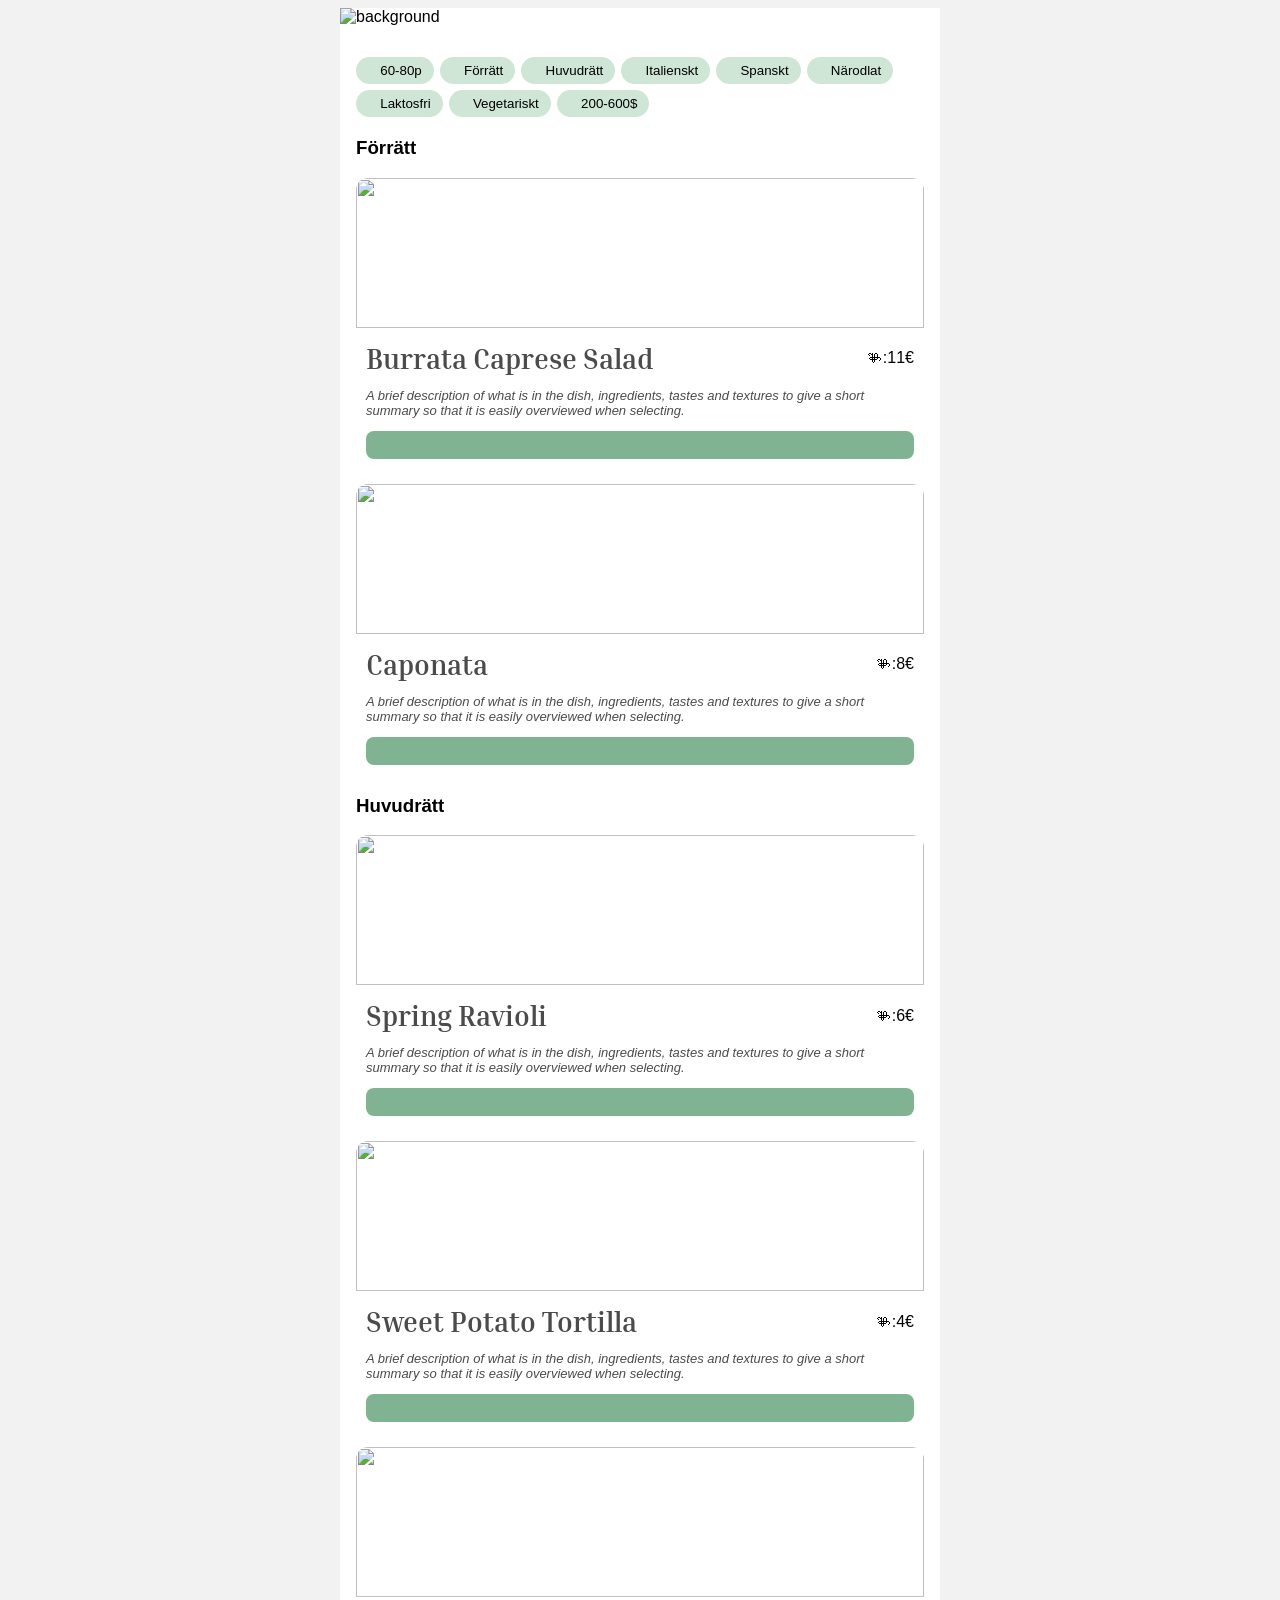
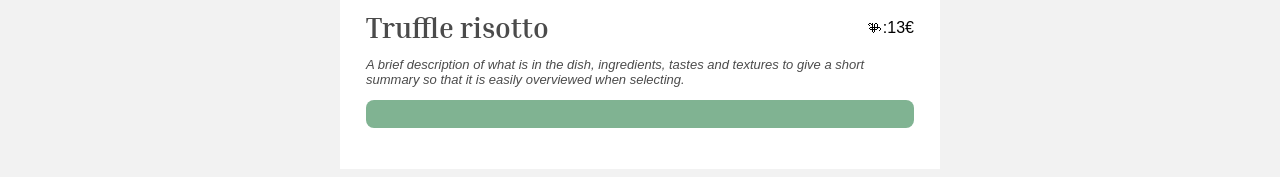
==== search-results.html @ 63607ebc "changes name assets file" ====
<!DOCTYPE html>
<html lang="sv">

<head>
    <meta charset="UTF-8">
    <meta name="viewport" content="width=device-width, initial-scale=1.0">
    <title>Food List</title>
    <link rel="stylesheet" href="style.css">
    <link href="https://fonts.googleapis.com/css2?family=Pinyon+Script&display=swap" rel="stylesheet">
    <link href="https://fonts.googleapis.com/css2?family=Inria+Serif&display=swap" rel="stylesheet">
</head>

<body class="body">

    <div class="container">

        <div class="background-title">
            <img src="assetss/Rectangle 33_edited.png" alt="background">
            <h2 class="title">The Golden Plate</h2>
        </div>

        <div class="filter">

            <!-- Filter tags -->
            <div class="filters">
                <button class="tag active selected-tag">
                    <img src="assets/Icon-close.png" class="close-icon">60-80p
                </button>

                <button class="tag active selected-tag">
                    <img src="assets/Icon-close.png" class="close-icon">Förrätt
                </button>

                <button class="tag active selected-tag">
                    <img src="assets/Icon-close.png" class="close-icon">Huvudrätt
                </button>
                <button class="tag active selected-tag">
                    <img src="assets/Icon-close.png" class="close-icon">Italienskt
                </button>

                <button class="tag active selected-tag">
                    <img src="assets/Icon-close.png" class="close-icon">Spanskt
                </button>

                <button class="tag active selected-tag">
                    <img src="assets/Icon-close.png" class="close-icon">Närodlat
                </button>
                <button class="tag active selected-tag">
                    <img src="assets/Icon-close.png" class="close-icon">Laktosfri
                </button>

                <button class="tag active selected-tag">
                    <img src="assets/Icon-close.png" class="close-icon">Vegetariskt
                </button>

                <button class="tag active selected-tag">
                    <img src="assets/Icon-close.png" class="close-icon">200-600$
                </button>
            </div>

            <h3>Förrätt</h3>

            <div class="card">
                <img src="assets/image 31.png" alt="">
                <div class="card-body">
                    <div class="title-price">
                        <h4>Burrata Caprese Salad</h4>
                        <span>⅌:11€</span>
                    </div>
                    <p>A brief description of what is in the dish, ingredients, tastes and textures to give a short
                        summary so that it is easily overviewed when selecting.</p>
                    <div class="actions">
                        <button></button>
                        <button></button>
                        <button></button>
                    </div>
                </div>
            </div>

            <div class="card">
                <img src="assets/image 32.png" alt="">
                <div class="card-body">
                    <div class="title-price">
                        <h4>Caponata</h4>
                        <span>⅌:8€</span>
                    </div>
                    <p>A brief description of what is in the dish, ingredients, tastes and textures to give a short
                        summary so that it is easily overviewed when selecting.</p>
                    <div class="actions">
                        <button></button>
                        <button></button>
                        <button></button>
                    </div>
                </div>
            </div>

            <h3>Huvudrätt</h3>

            <div class="card">
                <img src="assets/image 33.png" alt="">
                <div class="card-body">
                    <div class="title-price">
                        <h4>Spring Ravioli</h4>
                        <span>⅌:6€</span>
                    </div>
                    <p>A brief description of what is in the dish, ingredients, tastes and textures to give a short
                        summary so that it is easily overviewed when selecting.</p>
                    <div class="actions">
                        <button></button>
                        <button></button>
                        <button></button>
                    </div>
                </div>
            </div>

            <div class="card">
                <img src="assets/image 34.png" alt="">
                <div class="card-body">
                    <div class="title-price">
                        <h4>Sweet Potato Tortilla</h4>
                        <span>⅌:4€</span>
                    </div>
                    <p>A brief description of what is in the dish, ingredients, tastes and textures to give a short
                        summary so that it is easily overviewed when selecting.</p>
                    <div class="actions">
                        <button></button>
                        <button></button>
                        <button></button>
                    </div>
                </div>
            </div>

            <div class="card">
                <img src="assets/image 35.png" alt="">
                <div class="card-body">
                    <div class="title-price">
                        <h4>Truffle risotto</h4>
                        <span>⅌:13€</span>
                    </div>
                    <p>A brief description of what is in the dish, ingredients, tastes and textures to give a short
                        summary so that it is easily overviewed when selecting.</p>
                    <div class="actions">
                        <button></button>
                        <button></button>
                        <button></button>
                    </div>
                </div>
            </div>

        </div>
    </div>

    <script src="script.js"></script>
</body>

</html>
---- style.css ----
body {
    font-family: Inter, sans-serif;
    background: #f5f5f5;
}

.container {
    max-width: 600px;
    margin: auto;
    background: white;
}

.filter {
    padding: 1rem;
}

.background-title {
    position: relative;
    width: 100%;
    overflow: hidden;
}

.background-title img {
    width: 100%;
    height: auto;
    display: block;
}


.title {
    position: absolute;
    top: 50%;
    left: 50%;
    transform: translate(-50%, -50%);
    margin: 0;
    color: white;
    text-align: center;
    font-family: 'Pinyon Script', cursive;
    font-size: 2.5rem;
}

.search {
    width: 100%;
    padding: 8px;
    box-sizing: border-box;
    margin-bottom: 3rem;
    border: 1px solid #ccc;
}

.divider {
    border-top: 1px solid rgba(149, 149, 149, 1);
    height: 0;
    margin: 2rem 0;
}


.section {
    margin-bottom: 20px;
}

.tags {
    display: flex;
    flex-wrap: wrap;
    gap: 8px;
}

.tag {
    display: inline-flex;
    align-items: center;
    gap: 0.25rem;
    padding: 6px 12px;
    border-radius: 20px;
    border: 1px solid #aaa;
    background: white;
    cursor: pointer;
}

.selected-tag {
    display: inline-flex;
    align-items: center;
    gap: 0.35rem;
    cursor: pointer;
}

.close-icon {
    width: 0.5em;
    height: 0.5em;
    object-fit: contain;
}

.tag.active {
    background: #cfe5d6;
    border: none;
}

.section-content.hidden {
    display: none;
}

.tag.active:not(.selected-tag)::after {
    content: "";
    width: 12px;
    height: 12px;
    display: inline-block;
    background-image: url("assets/check.png");
    background-size: contain;
    background-repeat: no-repeat;
    background-position: center;
}

.search-fnt {
    width: 100%;
    text-align: center;
    padding-left: 0;
    padding-top: 1rem;
    padding-right: 0;
    padding-bottom: 1rem;
    border: none;
    background: #EFF9F1;
    margin: 0;
    cursor: pointer;

    box-shadow: 0 -4px 15px 0 rgba(0, 0, 0, 0.25);
}

.search-btn {

    border-radius: 20px;
    background: #CAE4D0;
    box-shadow: 0 -4px 4px 0 rgba(0, 0, 0, 0.25) inset;

    color: #333;
    padding: 0.5rem 6rem;

    border: 1px solid rgba(0, 0, 0, 0.1);
    text-align: center;
    font-weight: 500;
    letter-spacing: 1px;
    cursor: pointer;

    transition: all 0.3s ease;
}

.toggle-icon {
    cursor: pointer;
    transition: transform 0.3s ease;
}

.toggle-icon.rotated {
    transform: rotate(180deg);
}

.tags.hidden {
    display: none;
}

.selected-tags {
    display: none;
    flex-wrap: wrap;
    gap: 8px;
    margin-top: 0.5rem;
}



.selected-tags.show {
    display: flex;
}

/* Search Results */

.body {
    font-family: Arial, sans-serif;
    background: #f2f2f2;
}

.app {
    max-width: 600px;
    margin: auto;
    background: white;
    padding: 20px;
}

.header {
    text-align: center;
}

.filter-header {
    display: flex;
    align-items: center;
    gap: 0.5rem;
    margin-bottom: 1rem;
}

.filter-header h4 {
    font-family: Inter, sans-serif;
}

.filter-header img {
    width: 0.75em;
    height: auto;
    display: block;
}

.filter-header h4 {
    margin: 0;
}

.filters {
    display: flex;
    flex-wrap: wrap;
    gap: 6px;
    margin: 15px 0;
}

.tag2 {
    padding: 6px 10px;
    border-radius: 15px;
    background: #cfe5d6;
    border: none;
    cursor: pointer;
}

.tag2.active {
    background: #cfe5d6;
    border: none;
}

h3 {
    margin-top: 20px;
}

h4 {
    font-family: 'Inria Serif', serif;
}

.card {
    background: white;
    border-radius: 12px;
    overflow: hidden;
    margin-bottom: 15px;
    cursor: pointer;
}

.card img {
    width: 100%;
    height: 150px;
    object-fit: cover;
}

.card p {
    font-style: italic;
    font-size: small;
    font-weight: 400;
    color: #4B4B4B;
    line-height: normal;
}

.card-body {
    padding: 10px;
}

.title-price {
    display: flex;
    justify-content: space-between;
    align-items: center;
}

.title-price h4 {
    margin: 0;
    color: #4B4B4B;
    font-family: "Inria Serif";
    font-size: 27.5px;
    font-style: normal;
    font-weight: 700;
    line-height: normal;
}

.actions {
    display: flex;
    justify-content: space-around;
    margin-top: 10px;
    background-color: #80B392;
    padding: 8px;
    border-radius: 8px;
}

.actions button {
    border: none;
    color: white;
    padding: 6px 10px;
    border-radius: 8px;
    cursor: pointer;
    background: transparent;
}

.extra-info {
    margin-top: 10px;
    background: #f5efe3;
    border: 1px solid #e2d7c8;
    border-radius: 4px;
    padding: 14px 18px;
    font-size: 0.9rem;
    color: #333;
}

.extra-info-content {
    display: flex;
    justify-content: space-between;
    gap: 30px;
    align-items: flex-start;
}

.ingredients-column,
.nutrition-column {
    width: 50%;
}

.ingredients-column ul {
    margin: 0;
    padding-left: 18px;
}

.ingredients-column li {
    margin-bottom: 6px;
}

.nutrition-column {
    border-left: 1px solid #8f8f8f;
    padding-left: 18px;
}

.nutrition-row {
    display: flex;
    justify-content: space-between;
    gap: 16px;
    margin-bottom: 6px;
}

.nutrition-row span:first-child {
    min-width: 80px;
}
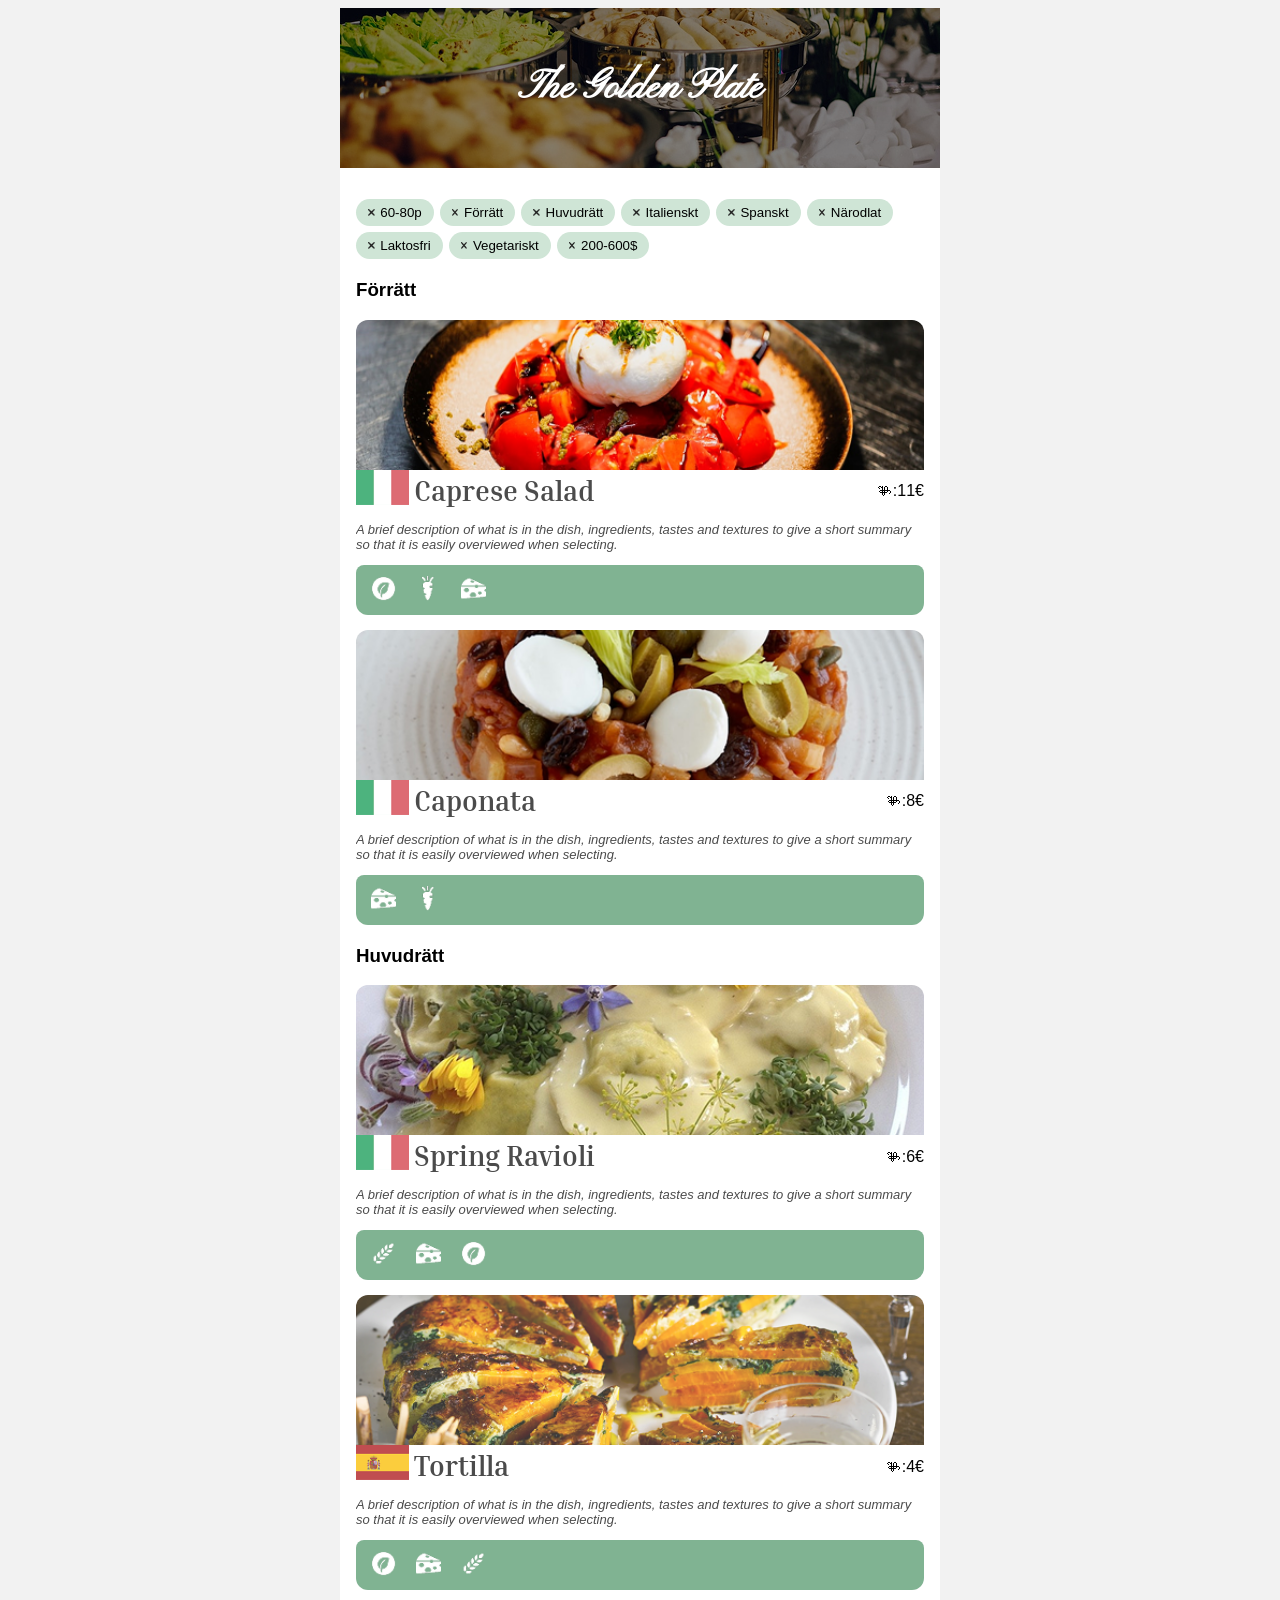
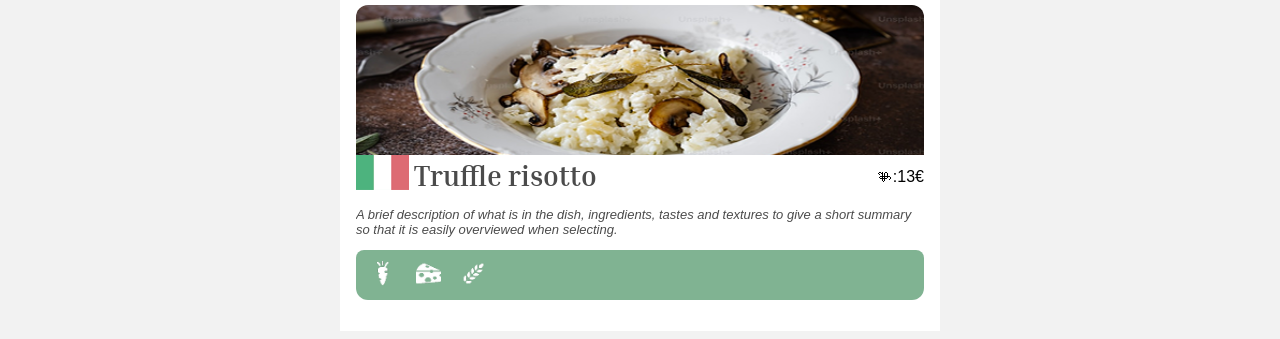
==== commit 40403210: "set up the flags and the action icons" ====
--- a/search-results.html
+++ b/search-results.html
@@ -15,7 +15,7 @@
     <div class="container">
 
         <div class="background-title">
-            <img src="assetss/Rectangle 33_edited.png" alt="background">
+            <img src="assets/Rectangle 33_edited.png" alt="background">
             <h2 class="title">The Golden Plate</h2>
         </div>
 
@@ -64,15 +64,19 @@
                 <img src="assets/image 31.png" alt="">
                 <div class="card-body">
                     <div class="title-price">
-                        <h4>Burrata Caprese Salad</h4>
+                        <h4 class="dish-title">
+                            <img src="assets/flagga.png" alt="icon" class="flag-icon"
+                                style="height: 35px; width: auto;">
+                            <span class="text">Caprese Salad</span>
+                        </h4>
                         <span>⅌:11€</span>
                     </div>
                     <p>A brief description of what is in the dish, ingredients, tastes and textures to give a short
                         summary so that it is easily overviewed when selecting.</p>
                     <div class="actions">
-                        <button></button>
-                        <button></button>
-                        <button></button>
+                        <button><img src="assets/image 40.png" alt="icon" style="height: 25px; width: auto;"></button>
+                        <button><img src="assets/Carrot.png" alt="icon" style="height: 25px; width: auto;"></button>
+                        <button><img src="assets/image 39.png" alt="icon" style="height: 25px; width: auto;"></button>
                     </div>
                 </div>
             </div>
@@ -81,15 +85,18 @@
                 <img src="assets/image 32.png" alt="">
                 <div class="card-body">
                     <div class="title-price">
-                        <h4>Caponata</h4>
+                        <h4 class="dish-title">
+                            <img src="assets/flagga.png" alt="icon" class="flag-icon"
+                                style="height: 35px; width: auto;">
+                            <span class="text">Caponata</span>
+                        </h4>
                         <span>⅌:8€</span>
                     </div>
                     <p>A brief description of what is in the dish, ingredients, tastes and textures to give a short
                         summary so that it is easily overviewed when selecting.</p>
                     <div class="actions">
-                        <button></button>
-                        <button></button>
-                        <button></button>
+                        <button><img src="assets/image 39.png" alt="icon" style="height: 25px; width: auto;"></button>
+                        <button><img src="assets/Carrot.png" alt="icon" style="height: 25px; width: auto;"></button>
                     </div>
                 </div>
             </div>
@@ -100,15 +107,19 @@
                 <img src="assets/image 33.png" alt="">
                 <div class="card-body">
                     <div class="title-price">
-                        <h4>Spring Ravioli</h4>
+                        <h4 class="dish-title">
+                            <img src="assets/flagga.png" alt="icon" class="flag-icon"
+                                style="height: 35px; width: auto;">
+                            <span class="text"> Spring Ravioli </span>
+                        </h4>
                         <span>⅌:6€</span>
                     </div>
                     <p>A brief description of what is in the dish, ingredients, tastes and textures to give a short
                         summary so that it is easily overviewed when selecting.</p>
                     <div class="actions">
-                        <button></button>
-                        <button></button>
-                        <button></button>
+                        <button><img src="assets/image 36.png" alt="icon" style="height: 25px; width: auto;"></button>
+                        <button><img src="assets/image 39.png" alt="icon" style="height: 25px; width: auto;"></button>
+                        <button><img src="assets/image 40.png" alt="icon" style="height: 25px; width: auto;"></button>
                     </div>
                 </div>
             </div>
@@ -117,15 +128,19 @@
                 <img src="assets/image 34.png" alt="">
                 <div class="card-body">
                     <div class="title-price">
-                        <h4>Sweet Potato Tortilla</h4>
+                        <h4 class="dish-title">
+                            <img src="assets/flagga4.png" alt="icon" class="flag-icon"
+                                style="height: 35px; width: auto;">
+                            <span class="text">Tortilla</span>
+                        </h4>
                         <span>⅌:4€</span>
                     </div>
                     <p>A brief description of what is in the dish, ingredients, tastes and textures to give a short
                         summary so that it is easily overviewed when selecting.</p>
                     <div class="actions">
-                        <button></button>
-                        <button></button>
-                        <button></button>
+                        <button><img src="assets/image 40.png" alt="icon" style="height: 25px; width: auto;"></button>
+                        <button><img src="assets/image 39.png" alt="icon" style="height: 25px; width: auto;"></button>
+                        <button><img src="assets/image 36.png" alt="icon" style="height: 25px; width: auto;"></button>
                     </div>
                 </div>
             </div>
@@ -134,15 +149,19 @@
                 <img src="assets/image 35.png" alt="">
                 <div class="card-body">
                     <div class="title-price">
-                        <h4>Truffle risotto</h4>
+                        <h4 class="dish-title">
+                            <img src="assets/flagga.png" alt="icon" class="flag-icon"
+                                style="height: 35px; width: auto;">
+                            <span class="text"> Truffle risotto </span>
+                        </h4>
                         <span>⅌:13€</span>
                     </div>
                     <p>A brief description of what is in the dish, ingredients, tastes and textures to give a short
                         summary so that it is easily overviewed when selecting.</p>
                     <div class="actions">
-                        <button></button>
-                        <button></button>
-                        <button></button>
+                        <button><img src="assets/Carrot.png" alt="icon" style="height: 25px; width: auto;"></button>
+                        <button><img src="assets/image 39.png" alt="icon" style="height: 25px; width: auto;"></button>
+                        <button><img src="assets/image 36.png" alt="icon" style="height: 25px; width: auto;"></button>
                     </div>
                 </div>
             </div>
--- a/style.css
+++ b/style.css
@@ -256,7 +256,7 @@
 }
 
 .card-body {
-    padding: 10px;
+    padding: 0px;
 }
 
 .title-price {
@@ -275,12 +275,33 @@
     line-height: normal;
 }
 
+.card-footer {
+    display: flex;
+    align-items: center;
+    justify-content: space-between;
+    margin-top: 10px;
+    width: 100%;
+}
+
+.dish-title {
+    display: flex;
+    align-items: flex-start;
+    margin: 0;
+    gap: 5px;
+}
+
+.flag-icon {
+    display: block;
+    transform: translateY(-4px);
+    margin: 0;
+}
+
 .actions {
     display: flex;
-    justify-content: space-around;
+    justify-content: flex-start;
     margin-top: 10px;
     background-color: #80B392;
-    padding: 8px;
+    padding: 5px;
     border-radius: 8px;
 }
 
@@ -291,6 +312,12 @@
     border-radius: 8px;
     cursor: pointer;
     background: transparent;
+}
+
+.info-icon {
+    height: 30px;
+    width: auto;
+    margin-right: 5px;
 }
 
 .extra-info {
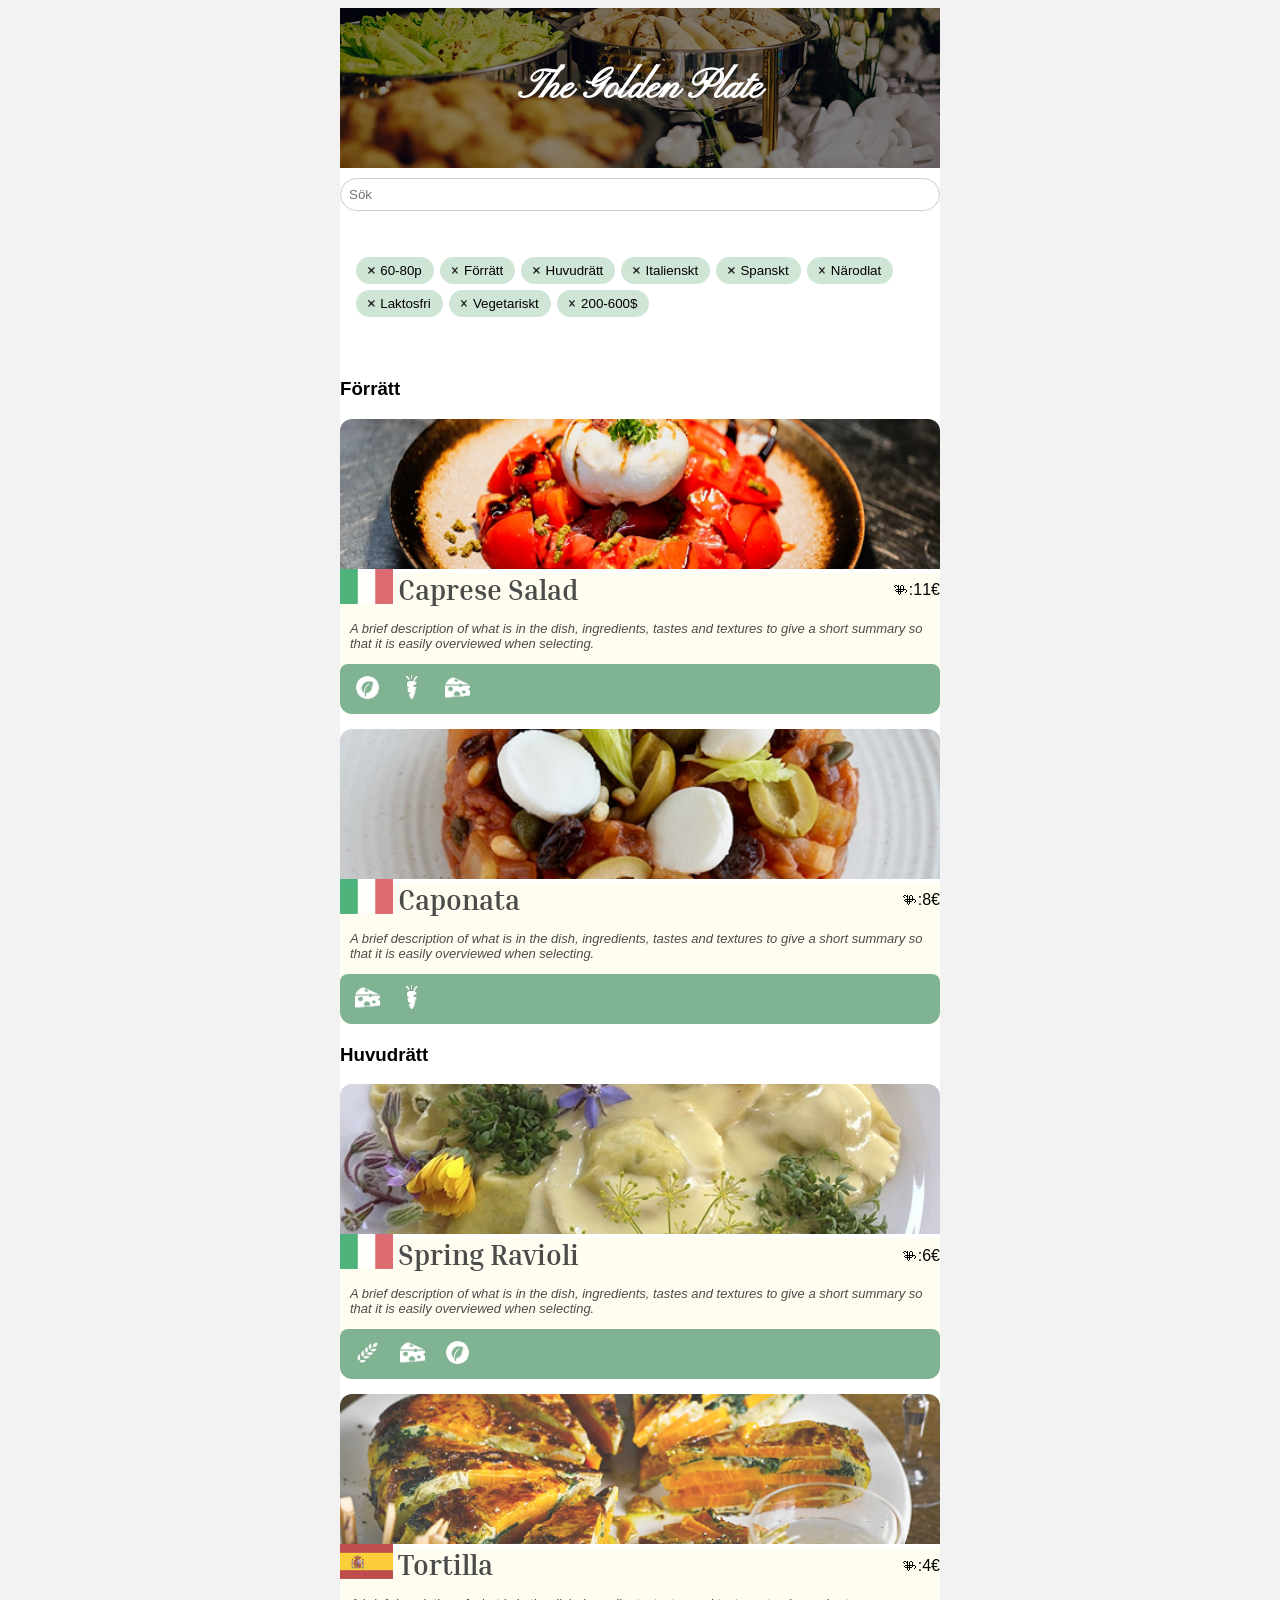
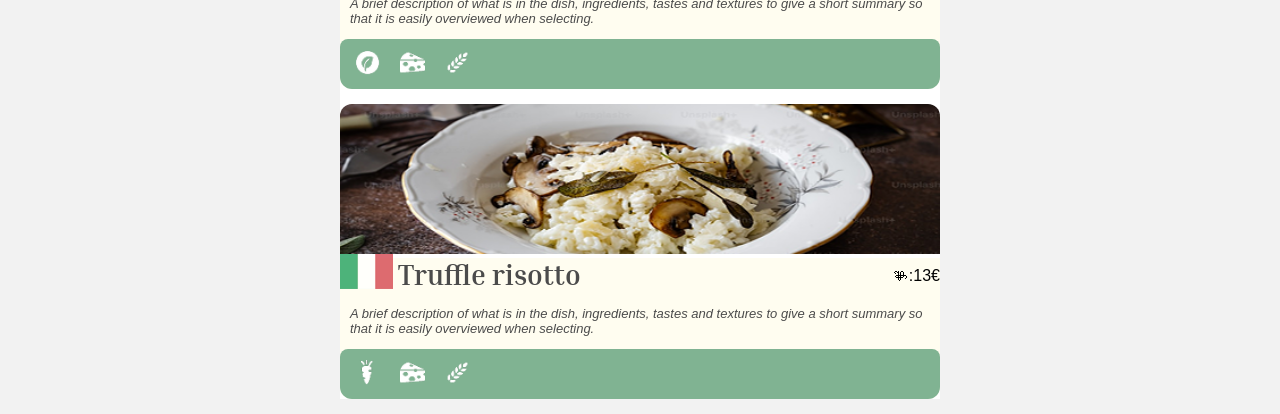
==== commit 2a816236: "fixed search bar and tags" ====
--- a/search-results.html
+++ b/search-results.html
@@ -18,155 +18,154 @@
             <img src="assets/Rectangle 33_edited.png" alt="background">
             <h2 class="title">The Golden Plate</h2>
         </div>
+        <div class="sticky-header">
+            <input type="text" placeholder="Sök" class="search">
 
-        <div class="filter">
+            <div class="filter">
 
-            <!-- Filter tags -->
-            <div class="filters">
-                <button class="tag active selected-tag">
-                    <img src="assets/Icon-close.png" class="close-icon">60-80p
-                </button>
+                <!-- Filter tags -->
+                <div class="filters">
+                    <button class="tag active selected-tag">
+                        <img src="assets/Icon-close.png" class="close-icon">60-80p
+                    </button>
 
-                <button class="tag active selected-tag">
-                    <img src="assets/Icon-close.png" class="close-icon">Förrätt
-                </button>
+                    <button class="tag active selected-tag">
+                        <img src="assets/Icon-close.png" class="close-icon">Förrätt
+                    </button>
 
-                <button class="tag active selected-tag">
-                    <img src="assets/Icon-close.png" class="close-icon">Huvudrätt
-                </button>
-                <button class="tag active selected-tag">
-                    <img src="assets/Icon-close.png" class="close-icon">Italienskt
-                </button>
+                    <button class="tag active selected-tag">
+                        <img src="assets/Icon-close.png" class="close-icon">Huvudrätt
+                    </button>
+                    <button class="tag active selected-tag">
+                        <img src="assets/Icon-close.png" class="close-icon">Italienskt
+                    </button>
 
-                <button class="tag active selected-tag">
-                    <img src="assets/Icon-close.png" class="close-icon">Spanskt
-                </button>
+                    <button class="tag active selected-tag">
+                        <img src="assets/Icon-close.png" class="close-icon">Spanskt
+                    </button>
 
-                <button class="tag active selected-tag">
-                    <img src="assets/Icon-close.png" class="close-icon">Närodlat
-                </button>
-                <button class="tag active selected-tag">
-                    <img src="assets/Icon-close.png" class="close-icon">Laktosfri
-                </button>
+                    <button class="tag active selected-tag">
+                        <img src="assets/Icon-close.png" class="close-icon">Närodlat
+                    </button>
+                    <button class="tag active selected-tag">
+                        <img src="assets/Icon-close.png" class="close-icon">Laktosfri
+                    </button>
 
-                <button class="tag active selected-tag">
-                    <img src="assets/Icon-close.png" class="close-icon">Vegetariskt
-                </button>
+                    <button class="tag active selected-tag">
+                        <img src="assets/Icon-close.png" class="close-icon">Vegetariskt
+                    </button>
 
-                <button class="tag active selected-tag">
-                    <img src="assets/Icon-close.png" class="close-icon">200-600$
-                </button>
-            </div>
-
-            <h3>Förrätt</h3>
-
-            <div class="card">
-                <img src="assets/image 31.png" alt="">
-                <div class="card-body">
-                    <div class="title-price">
-                        <h4 class="dish-title">
-                            <img src="assets/flagga.png" alt="icon" class="flag-icon"
-                                style="height: 35px; width: auto;">
-                            <span class="text">Caprese Salad</span>
-                        </h4>
-                        <span>⅌:11€</span>
-                    </div>
-                    <p>A brief description of what is in the dish, ingredients, tastes and textures to give a short
-                        summary so that it is easily overviewed when selecting.</p>
-                    <div class="actions">
-                        <button><img src="assets/image 40.png" alt="icon" style="height: 25px; width: auto;"></button>
-                        <button><img src="assets/Carrot.png" alt="icon" style="height: 25px; width: auto;"></button>
-                        <button><img src="assets/image 39.png" alt="icon" style="height: 25px; width: auto;"></button>
-                    </div>
+                    <button class="tag active selected-tag">
+                        <img src="assets/Icon-close.png" class="close-icon">200-600$
+                    </button>
                 </div>
             </div>
+        </div>
 
-            <div class="card">
-                <img src="assets/image 32.png" alt="">
-                <div class="card-body">
-                    <div class="title-price">
-                        <h4 class="dish-title">
-                            <img src="assets/flagga.png" alt="icon" class="flag-icon"
-                                style="height: 35px; width: auto;">
-                            <span class="text">Caponata</span>
-                        </h4>
-                        <span>⅌:8€</span>
-                    </div>
-                    <p>A brief description of what is in the dish, ingredients, tastes and textures to give a short
-                        summary so that it is easily overviewed when selecting.</p>
-                    <div class="actions">
-                        <button><img src="assets/image 39.png" alt="icon" style="height: 25px; width: auto;"></button>
-                        <button><img src="assets/Carrot.png" alt="icon" style="height: 25px; width: auto;"></button>
-                    </div>
+        <h3>Förrätt</h3>
+
+        <div class="card">
+            <img src="assets/image 31.png" alt="">
+            <div class="card-body">
+                <div class="title-price">
+                    <h4 class="dish-title">
+                        <img src="assets/flagga.png" alt="icon" class="flag-icon" style="height: 35px; width: auto;">
+                        <span class="text">Caprese Salad</span>
+                    </h4>
+                    <span>⅌:11€</span>
+                </div>
+                <p>A brief description of what is in the dish, ingredients, tastes and textures to give a short
+                    summary so that it is easily overviewed when selecting.</p>
+                <div class="actions">
+                    <button><img src="assets/image 40.png" alt="icon" style="height: 25px; width: auto;"></button>
+                    <button><img src="assets/Carrot.png" alt="icon" style="height: 25px; width: auto;"></button>
+                    <button><img src="assets/image 39.png" alt="icon" style="height: 25px; width: auto;"></button>
                 </div>
             </div>
+        </div>
 
-            <h3>Huvudrätt</h3>
-
-            <div class="card">
-                <img src="assets/image 33.png" alt="">
-                <div class="card-body">
-                    <div class="title-price">
-                        <h4 class="dish-title">
-                            <img src="assets/flagga.png" alt="icon" class="flag-icon"
-                                style="height: 35px; width: auto;">
-                            <span class="text"> Spring Ravioli </span>
-                        </h4>
-                        <span>⅌:6€</span>
-                    </div>
-                    <p>A brief description of what is in the dish, ingredients, tastes and textures to give a short
-                        summary so that it is easily overviewed when selecting.</p>
-                    <div class="actions">
-                        <button><img src="assets/image 36.png" alt="icon" style="height: 25px; width: auto;"></button>
-                        <button><img src="assets/image 39.png" alt="icon" style="height: 25px; width: auto;"></button>
-                        <button><img src="assets/image 40.png" alt="icon" style="height: 25px; width: auto;"></button>
-                    </div>
+        <div class="card">
+            <img src="assets/image 32.png" alt="">
+            <div class="card-body">
+                <div class="title-price">
+                    <h4 class="dish-title">
+                        <img src="assets/flagga.png" alt="icon" class="flag-icon" style="height: 35px; width: auto;">
+                        <span class="text">Caponata</span>
+                    </h4>
+                    <span>⅌:8€</span>
+                </div>
+                <p>A brief description of what is in the dish, ingredients, tastes and textures to give a short
+                    summary so that it is easily overviewed when selecting.</p>
+                <div class="actions">
+                    <button><img src="assets/image 39.png" alt="icon" style="height: 25px; width: auto;"></button>
+                    <button><img src="assets/Carrot.png" alt="icon" style="height: 25px; width: auto;"></button>
                 </div>
             </div>
+        </div>
 
-            <div class="card">
-                <img src="assets/image 34.png" alt="">
-                <div class="card-body">
-                    <div class="title-price">
-                        <h4 class="dish-title">
-                            <img src="assets/flagga4.png" alt="icon" class="flag-icon"
-                                style="height: 35px; width: auto;">
-                            <span class="text">Tortilla</span>
-                        </h4>
-                        <span>⅌:4€</span>
-                    </div>
-                    <p>A brief description of what is in the dish, ingredients, tastes and textures to give a short
-                        summary so that it is easily overviewed when selecting.</p>
-                    <div class="actions">
-                        <button><img src="assets/image 40.png" alt="icon" style="height: 25px; width: auto;"></button>
-                        <button><img src="assets/image 39.png" alt="icon" style="height: 25px; width: auto;"></button>
-                        <button><img src="assets/image 36.png" alt="icon" style="height: 25px; width: auto;"></button>
-                    </div>
+        <h3>Huvudrätt</h3>
+
+        <div class="card">
+            <img src="assets/image 33.png" alt="">
+            <div class="card-body">
+                <div class="title-price">
+                    <h4 class="dish-title">
+                        <img src="assets/flagga.png" alt="icon" class="flag-icon" style="height: 35px; width: auto;">
+                        <span class="text"> Spring Ravioli </span>
+                    </h4>
+                    <span>⅌:6€</span>
+                </div>
+                <p>A brief description of what is in the dish, ingredients, tastes and textures to give a short
+                    summary so that it is easily overviewed when selecting.</p>
+                <div class="actions">
+                    <button><img src="assets/image 36.png" alt="icon" style="height: 25px; width: auto;"></button>
+                    <button><img src="assets/image 39.png" alt="icon" style="height: 25px; width: auto;"></button>
+                    <button><img src="assets/image 40.png" alt="icon" style="height: 25px; width: auto;"></button>
                 </div>
             </div>
+        </div>
 
-            <div class="card">
-                <img src="assets/image 35.png" alt="">
-                <div class="card-body">
-                    <div class="title-price">
-                        <h4 class="dish-title">
-                            <img src="assets/flagga.png" alt="icon" class="flag-icon"
-                                style="height: 35px; width: auto;">
-                            <span class="text"> Truffle risotto </span>
-                        </h4>
-                        <span>⅌:13€</span>
-                    </div>
-                    <p>A brief description of what is in the dish, ingredients, tastes and textures to give a short
-                        summary so that it is easily overviewed when selecting.</p>
-                    <div class="actions">
-                        <button><img src="assets/Carrot.png" alt="icon" style="height: 25px; width: auto;"></button>
-                        <button><img src="assets/image 39.png" alt="icon" style="height: 25px; width: auto;"></button>
-                        <button><img src="assets/image 36.png" alt="icon" style="height: 25px; width: auto;"></button>
-                    </div>
+        <div class="card">
+            <img src="assets/image 34.png" alt="">
+            <div class="card-body">
+                <div class="title-price">
+                    <h4 class="dish-title">
+                        <img src="assets/flagga4.png" alt="icon" class="flag-icon" style="height: 35px; width: auto;">
+                        <span class="text">Tortilla</span>
+                    </h4>
+                    <span>⅌:4€</span>
+                </div>
+                <p>A brief description of what is in the dish, ingredients, tastes and textures to give a short
+                    summary so that it is easily overviewed when selecting.</p>
+                <div class="actions">
+                    <button><img src="assets/image 40.png" alt="icon" style="height: 25px; width: auto;"></button>
+                    <button><img src="assets/image 39.png" alt="icon" style="height: 25px; width: auto;"></button>
+                    <button><img src="assets/image 36.png" alt="icon" style="height: 25px; width: auto;"></button>
                 </div>
             </div>
+        </div>
 
+        <div class="card">
+            <img src="assets/image 35.png" alt="">
+            <div class="card-body">
+                <div class="title-price">
+                    <h4 class="dish-title">
+                        <img src="assets/flagga.png" alt="icon" class="flag-icon" style="height: 35px; width: auto;">
+                        <span class="text"> Truffle risotto </span>
+                    </h4>
+                    <span>⅌:13€</span>
+                </div>
+                <p>A brief description of what is in the dish, ingredients, tastes and textures to give a short
+                    summary so that it is easily overviewed when selecting.</p>
+                <div class="actions">
+                    <button><img src="assets/Carrot.png" alt="icon" style="height: 25px; width: auto;"></button>
+                    <button><img src="assets/image 39.png" alt="icon" style="height: 25px; width: auto;"></button>
+                    <button><img src="assets/image 36.png" alt="icon" style="height: 25px; width: auto;"></button>
+                </div>
+            </div>
         </div>
+
+    </div>
     </div>
 
     <script src="script.js"></script>
--- a/style.css
+++ b/style.css
@@ -42,7 +42,9 @@
     width: 100%;
     padding: 8px;
     box-sizing: border-box;
-    margin-bottom: 3rem;
+    border-radius: 20px;
+    padding: 8px;
+    margin-bottom: 15px;
     border: 1px solid #ccc;
 }
 
@@ -212,6 +214,15 @@
     margin: 15px 0;
 }
 
+.sticky-header {
+    position: sticky;
+    top: 0;
+    z-index: 1000;
+    background-color: white;
+    padding-top: 10px;
+    padding-bottom: 10px;
+}
+
 .tag2 {
     padding: 6px 10px;
     border-radius: 15px;
@@ -248,6 +259,7 @@
 }
 
 .card p {
+    margin-left: 10px;
     font-style: italic;
     font-size: small;
     font-weight: 400;
@@ -257,6 +269,7 @@
 
 .card-body {
     padding: 0px;
+    background-color: #FFFDF0;
 }
 
 .title-price {
@@ -314,11 +327,6 @@
     background: transparent;
 }
 
-.info-icon {
-    height: 30px;
-    width: auto;
-    margin-right: 5px;
-}
 
 .extra-info {
     margin-top: 10px;
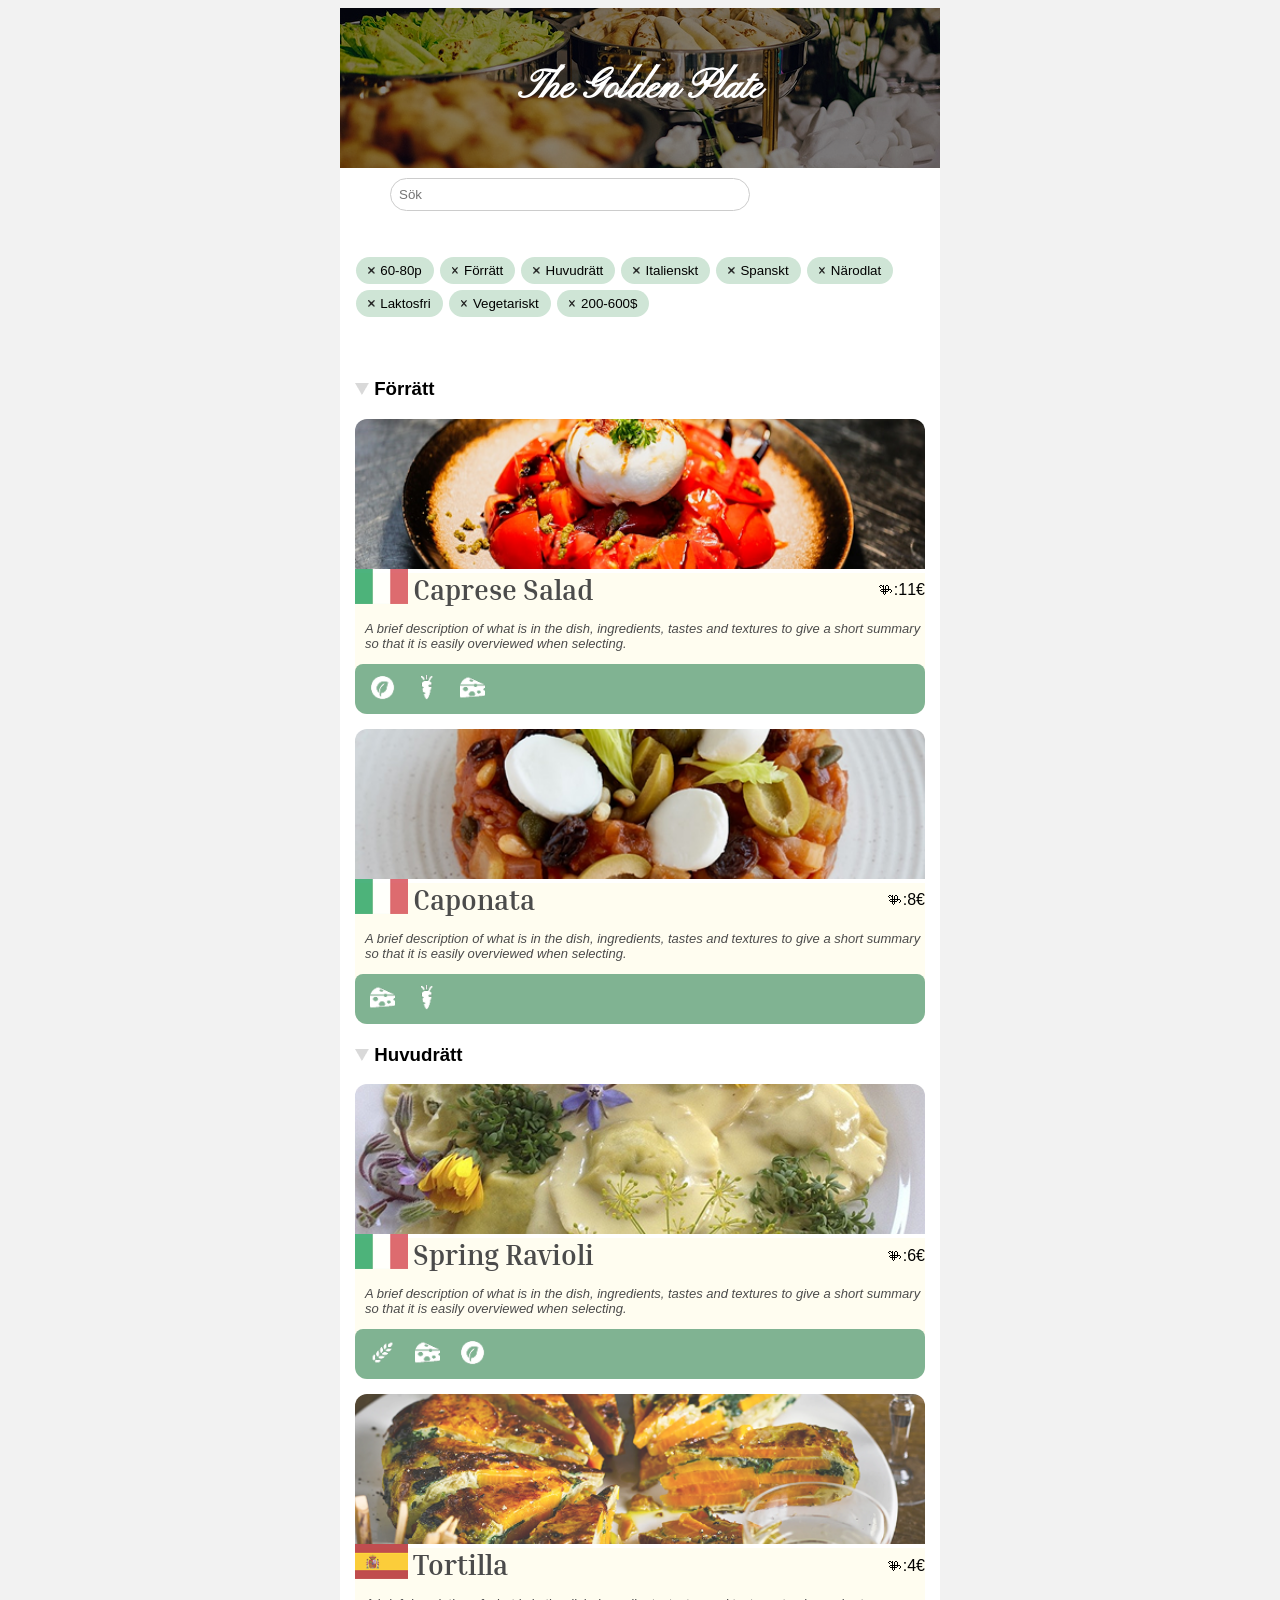
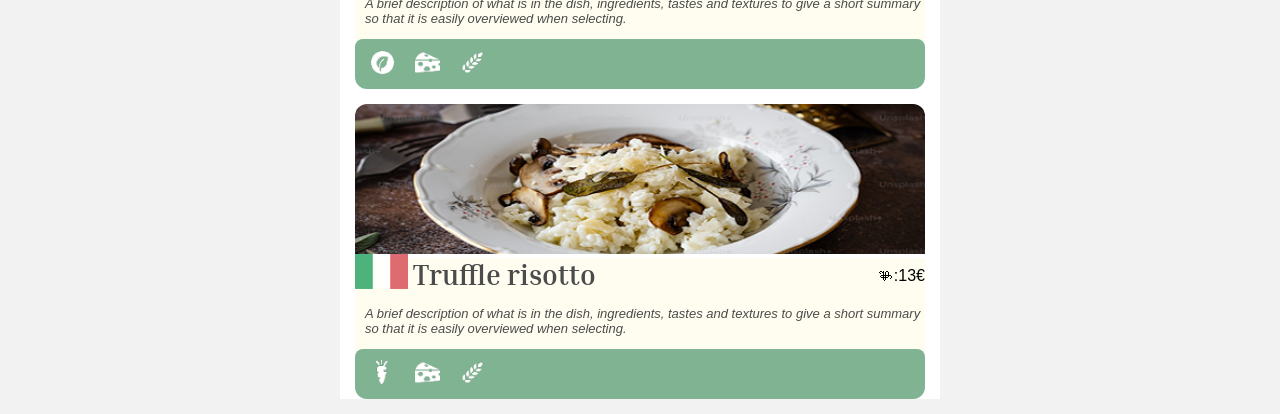
==== commit 4a5287ea: "fix search, second page hide the non active tags" ====
--- a/search-results.html
+++ b/search-results.html
@@ -62,109 +62,115 @@
             </div>
         </div>
 
-        <h3>Förrätt</h3>
+        <div class="dishes">
+            <h3><img src="assets/Polygon 3.png" alt="icon"> Förrätt</h3>
 
-        <div class="card">
-            <img src="assets/image 31.png" alt="">
-            <div class="card-body">
-                <div class="title-price">
-                    <h4 class="dish-title">
-                        <img src="assets/flagga.png" alt="icon" class="flag-icon" style="height: 35px; width: auto;">
-                        <span class="text">Caprese Salad</span>
-                    </h4>
-                    <span>⅌:11€</span>
+            <div class="card">
+                <img src="assets/image 31.png" alt="">
+                <div class="card-body">
+                    <div class="title-price">
+                        <h4 class="dish-title">
+                            <img src="assets/flagga.png" alt="icon" class="flag-icon"
+                                style="height: 35px; width: auto;">
+                            <span class="text">Caprese Salad</span>
+                        </h4>
+                        <span>⅌:11€</span>
+                    </div>
+                    <p>A brief description of what is in the dish, ingredients, tastes and textures to give a short
+                        summary so that it is easily overviewed when selecting.</p>
+                    <div class="actions">
+                        <button><img src="assets/image 40.png" alt="icon" style="height: 25px; width: auto;"></button>
+                        <button><img src="assets/Carrot.png" alt="icon" style="height: 25px; width: auto;"></button>
+                        <button><img src="assets/image 39.png" alt="icon" style="height: 25px; width: auto;"></button>
+                    </div>
                 </div>
-                <p>A brief description of what is in the dish, ingredients, tastes and textures to give a short
-                    summary so that it is easily overviewed when selecting.</p>
-                <div class="actions">
-                    <button><img src="assets/image 40.png" alt="icon" style="height: 25px; width: auto;"></button>
-                    <button><img src="assets/Carrot.png" alt="icon" style="height: 25px; width: auto;"></button>
-                    <button><img src="assets/image 39.png" alt="icon" style="height: 25px; width: auto;"></button>
+            </div>
+
+            <div class="card">
+                <img src="assets/image 32.png" alt="">
+                <div class="card-body">
+                    <div class="title-price">
+                        <h4 class="dish-title">
+                            <img src="assets/flagga.png" alt="icon" class="flag-icon"
+                                style="height: 35px; width: auto;">
+                            <span class="text">Caponata</span>
+                        </h4>
+                        <span>⅌:8€</span>
+                    </div>
+                    <p>A brief description of what is in the dish, ingredients, tastes and textures to give a short
+                        summary so that it is easily overviewed when selecting.</p>
+                    <div class="actions">
+                        <button><img src="assets/image 39.png" alt="icon" style="height: 25px; width: auto;"></button>
+                        <button><img src="assets/Carrot.png" alt="icon" style="height: 25px; width: auto;"></button>
+                    </div>
+                </div>
+            </div>
+
+            <h3><img src="assets/Polygon 3.png" alt="icon"> Huvudrätt</h3>
+
+            <div class="card">
+                <img src="assets/image 33.png" alt="">
+                <div class="card-body">
+                    <div class="title-price">
+                        <h4 class="dish-title">
+                            <img src="assets/flagga.png" alt="icon" class="flag-icon"
+                                style="height: 35px; width: auto;">
+                            <span class="text"> Spring Ravioli </span>
+                        </h4>
+                        <span>⅌:6€</span>
+                    </div>
+                    <p>A brief description of what is in the dish, ingredients, tastes and textures to give a short
+                        summary so that it is easily overviewed when selecting.</p>
+                    <div class="actions">
+                        <button><img src="assets/image 36.png" alt="icon" style="height: 25px; width: auto;"></button>
+                        <button><img src="assets/image 39.png" alt="icon" style="height: 25px; width: auto;"></button>
+                        <button><img src="assets/image 40.png" alt="icon" style="height: 25px; width: auto;"></button>
+                    </div>
+                </div>
+            </div>
+
+            <div class="card">
+                <img src="assets/image 34.png" alt="">
+                <div class="card-body">
+                    <div class="title-price">
+                        <h4 class="dish-title">
+                            <img src="assets/flagga4.png" alt="icon" class="flag-icon"
+                                style="height: 35px; width: auto;">
+                            <span class="text">Tortilla</span>
+                        </h4>
+                        <span>⅌:4€</span>
+                    </div>
+                    <p>A brief description of what is in the dish, ingredients, tastes and textures to give a short
+                        summary so that it is easily overviewed when selecting.</p>
+                    <div class="actions">
+                        <button><img src="assets/image 40.png" alt="icon" style="height: 25px; width: auto;"></button>
+                        <button><img src="assets/image 39.png" alt="icon" style="height: 25px; width: auto;"></button>
+                        <button><img src="assets/image 36.png" alt="icon" style="height: 25px; width: auto;"></button>
+                    </div>
+                </div>
+            </div>
+
+            <div class="card">
+                <img src="assets/image 35.png" alt="">
+                <div class="card-body">
+                    <div class="title-price">
+                        <h4 class="dish-title">
+                            <img src="assets/flagga.png" alt="icon" class="flag-icon"
+                                style="height: 35px; width: auto;">
+                            <span class="text"> Truffle risotto </span>
+                        </h4>
+                        <span>⅌:13€</span>
+                    </div>
+                    <p>A brief description of what is in the dish, ingredients, tastes and textures to give a short
+                        summary so that it is easily overviewed when selecting.</p>
+                    <div class="actions">
+                        <button><img src="assets/Carrot.png" alt="icon" style="height: 25px; width: auto;"></button>
+                        <button><img src="assets/image 39.png" alt="icon" style="height: 25px; width: auto;"></button>
+                        <button><img src="assets/image 36.png" alt="icon" style="height: 25px; width: auto;"></button>
+                    </div>
                 </div>
             </div>
         </div>
-
-        <div class="card">
-            <img src="assets/image 32.png" alt="">
-            <div class="card-body">
-                <div class="title-price">
-                    <h4 class="dish-title">
-                        <img src="assets/flagga.png" alt="icon" class="flag-icon" style="height: 35px; width: auto;">
-                        <span class="text">Caponata</span>
-                    </h4>
-                    <span>⅌:8€</span>
-                </div>
-                <p>A brief description of what is in the dish, ingredients, tastes and textures to give a short
-                    summary so that it is easily overviewed when selecting.</p>
-                <div class="actions">
-                    <button><img src="assets/image 39.png" alt="icon" style="height: 25px; width: auto;"></button>
-                    <button><img src="assets/Carrot.png" alt="icon" style="height: 25px; width: auto;"></button>
-                </div>
-            </div>
-        </div>
-
-        <h3>Huvudrätt</h3>
-
-        <div class="card">
-            <img src="assets/image 33.png" alt="">
-            <div class="card-body">
-                <div class="title-price">
-                    <h4 class="dish-title">
-                        <img src="assets/flagga.png" alt="icon" class="flag-icon" style="height: 35px; width: auto;">
-                        <span class="text"> Spring Ravioli </span>
-                    </h4>
-                    <span>⅌:6€</span>
-                </div>
-                <p>A brief description of what is in the dish, ingredients, tastes and textures to give a short
-                    summary so that it is easily overviewed when selecting.</p>
-                <div class="actions">
-                    <button><img src="assets/image 36.png" alt="icon" style="height: 25px; width: auto;"></button>
-                    <button><img src="assets/image 39.png" alt="icon" style="height: 25px; width: auto;"></button>
-                    <button><img src="assets/image 40.png" alt="icon" style="height: 25px; width: auto;"></button>
-                </div>
-            </div>
-        </div>
-
-        <div class="card">
-            <img src="assets/image 34.png" alt="">
-            <div class="card-body">
-                <div class="title-price">
-                    <h4 class="dish-title">
-                        <img src="assets/flagga4.png" alt="icon" class="flag-icon" style="height: 35px; width: auto;">
-                        <span class="text">Tortilla</span>
-                    </h4>
-                    <span>⅌:4€</span>
-                </div>
-                <p>A brief description of what is in the dish, ingredients, tastes and textures to give a short
-                    summary so that it is easily overviewed when selecting.</p>
-                <div class="actions">
-                    <button><img src="assets/image 40.png" alt="icon" style="height: 25px; width: auto;"></button>
-                    <button><img src="assets/image 39.png" alt="icon" style="height: 25px; width: auto;"></button>
-                    <button><img src="assets/image 36.png" alt="icon" style="height: 25px; width: auto;"></button>
-                </div>
-            </div>
-        </div>
-
-        <div class="card">
-            <img src="assets/image 35.png" alt="">
-            <div class="card-body">
-                <div class="title-price">
-                    <h4 class="dish-title">
-                        <img src="assets/flagga.png" alt="icon" class="flag-icon" style="height: 35px; width: auto;">
-                        <span class="text"> Truffle risotto </span>
-                    </h4>
-                    <span>⅌:13€</span>
-                </div>
-                <p>A brief description of what is in the dish, ingredients, tastes and textures to give a short
-                    summary so that it is easily overviewed when selecting.</p>
-                <div class="actions">
-                    <button><img src="assets/Carrot.png" alt="icon" style="height: 25px; width: auto;"></button>
-                    <button><img src="assets/image 39.png" alt="icon" style="height: 25px; width: auto;"></button>
-                    <button><img src="assets/image 36.png" alt="icon" style="height: 25px; width: auto;"></button>
-                </div>
-            </div>
-        </div>
-
     </div>
     </div>
 
--- a/style.css
+++ b/style.css
@@ -39,11 +39,12 @@
 }
 
 .search {
-    width: 100%;
+    width: 60%;
     padding: 8px;
     box-sizing: border-box;
     border-radius: 20px;
     padding: 8px;
+    margin-left: 50px;
     margin-bottom: 15px;
     border: 1px solid #ccc;
 }
@@ -82,6 +83,7 @@
     gap: 0.35rem;
     cursor: pointer;
 }
+
 
 .close-icon {
     width: 0.5em;
@@ -109,6 +111,10 @@
     background-position: center;
 }
 
+.dishes {
+    margin: 15px;
+}
+
 .search-fnt {
     width: 100%;
     text-align: center;
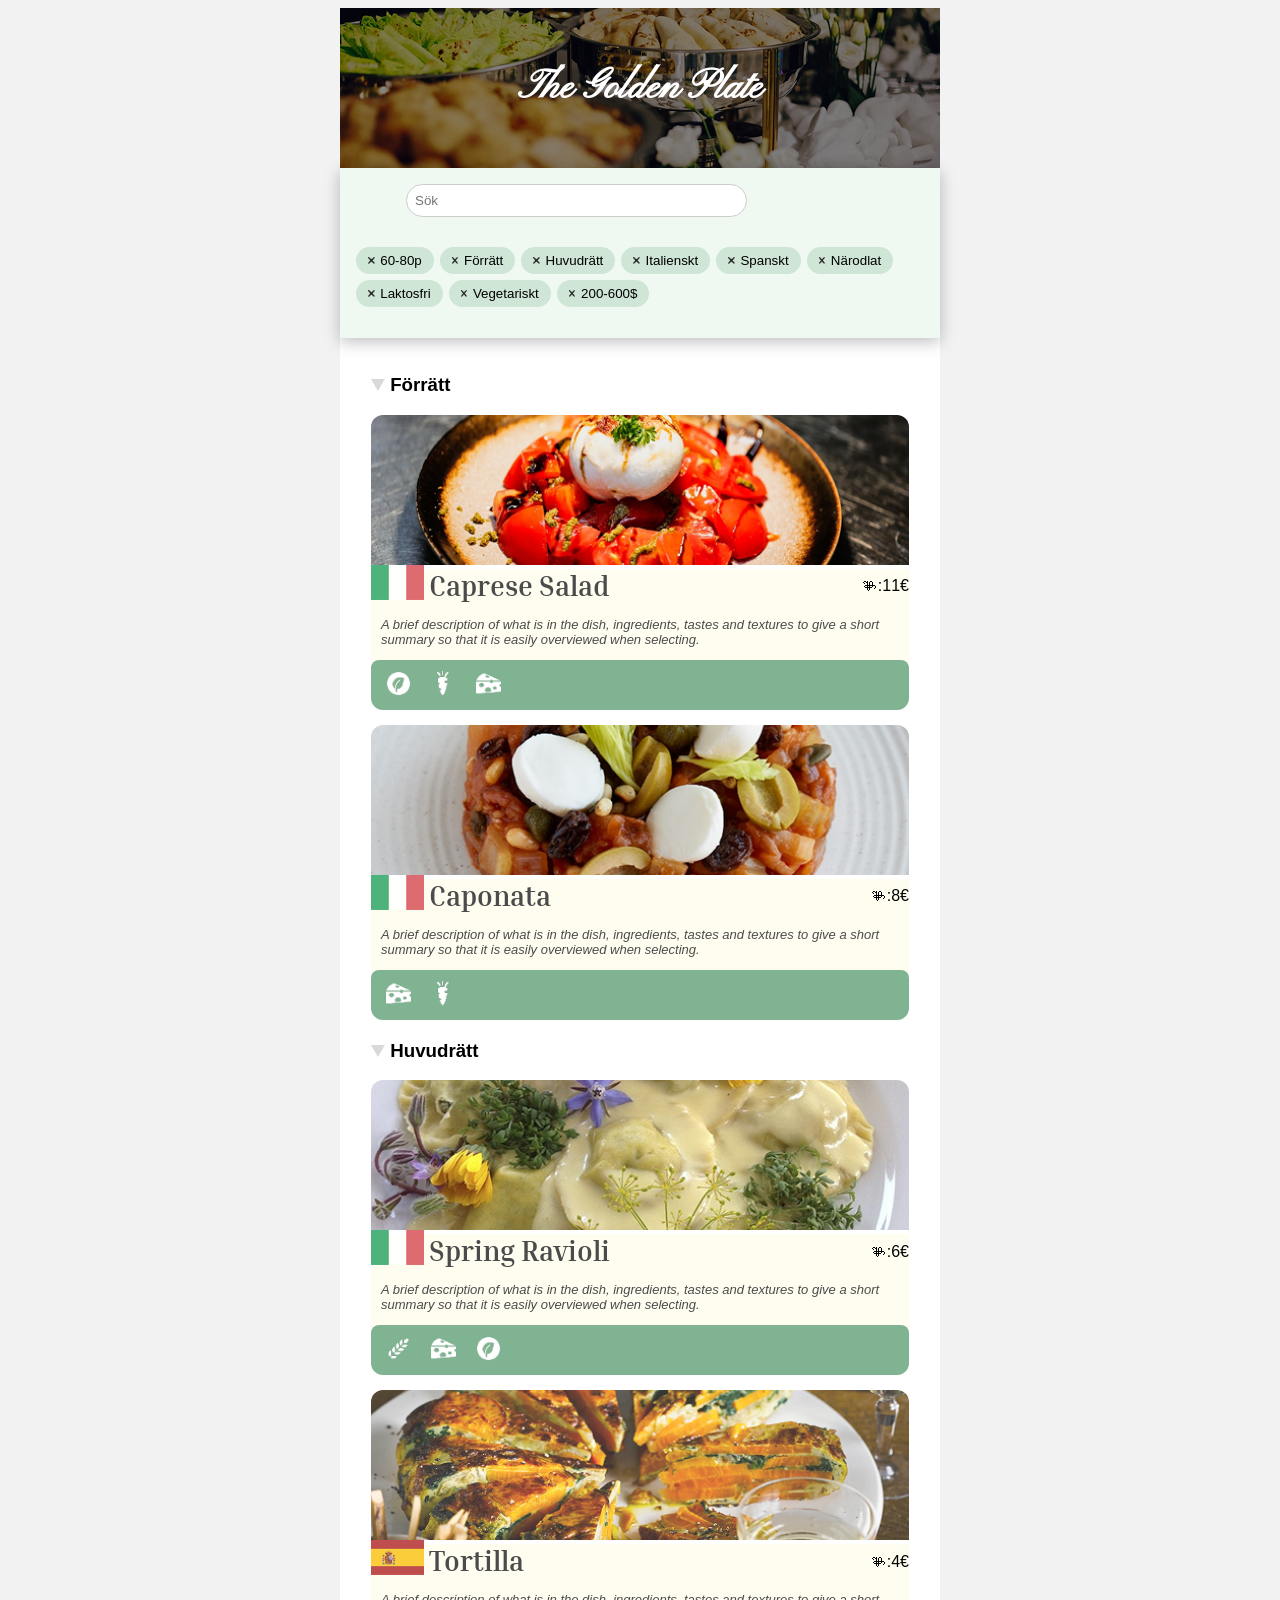
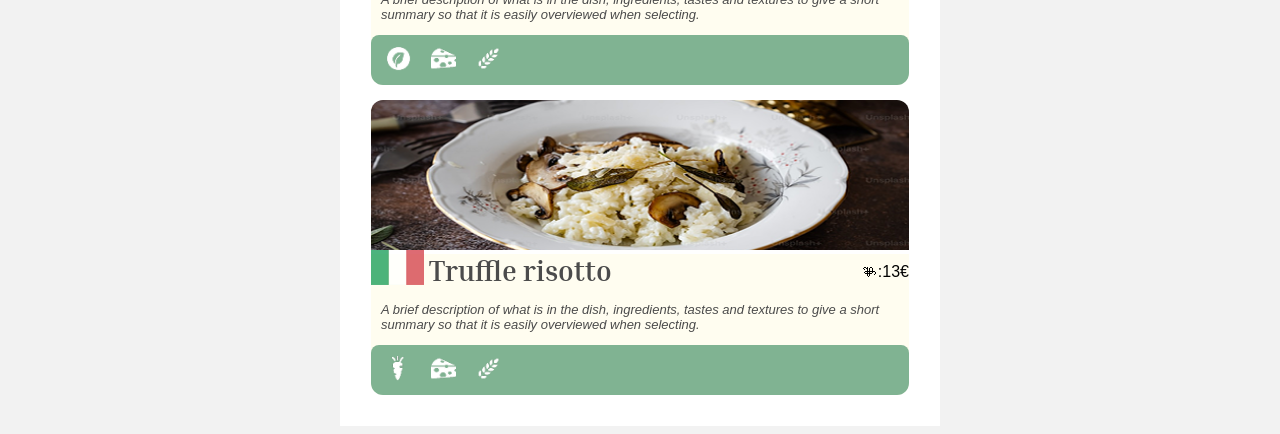
==== commit ee56b187: "small changes" ====
--- a/search-results.html
+++ b/search-results.html
@@ -18,12 +18,11 @@
             <img src="assets/Rectangle 33_edited.png" alt="background">
             <h2 class="title">The Golden Plate</h2>
         </div>
-        <div class="sticky-header">
-            <input type="text" placeholder="Sök" class="search">
 
-            <div class="filter">
+        
+            <div class="sticky-header">
+                <input type="text" placeholder="Sök" class="search">
 
-                <!-- Filter tags -->
                 <div class="filters">
                     <button class="tag active selected-tag">
                         <img src="assets/Icon-close.png" class="close-icon">60-80p
@@ -60,121 +59,113 @@
                     </button>
                 </div>
             </div>
+<div class="filter">
+    <div class="dishes">
+        <h3><img src="assets/Polygon 3.png" alt="icon"> Förrätt</h3>
+
+        <div class="card">
+            <img src="assets/image 31.png" alt="">
+            <div class="card-body">
+                <div class="title-price">
+                    <h4 class="dish-title">
+                        <img src="assets/flagga.png" alt="icon" class="flag-icon" style="height: 35px; width: auto;">
+                        <span class="text">Caprese Salad</span>
+                    </h4>
+                    <span>⅌:11€</span>
+                </div>
+                <p>A brief description of what is in the dish, ingredients, tastes and textures to give a short
+                    summary so that it is easily overviewed when selecting.</p>
+                <div class="actions">
+                    <button><img src="assets/image 40.png" alt="icon" style="height: 25px; width: auto;"></button>
+                    <button><img src="assets/Carrot.png" alt="icon" style="height: 25px; width: auto;"></button>
+                    <button><img src="assets/image 39.png" alt="icon" style="height: 25px; width: auto;"></button>
+                </div>
+            </div>
         </div>
 
-        <div class="dishes">
-            <h3><img src="assets/Polygon 3.png" alt="icon"> Förrätt</h3>
-
-            <div class="card">
-                <img src="assets/image 31.png" alt="">
-                <div class="card-body">
-                    <div class="title-price">
-                        <h4 class="dish-title">
-                            <img src="assets/flagga.png" alt="icon" class="flag-icon"
-                                style="height: 35px; width: auto;">
-                            <span class="text">Caprese Salad</span>
-                        </h4>
-                        <span>⅌:11€</span>
-                    </div>
-                    <p>A brief description of what is in the dish, ingredients, tastes and textures to give a short
-                        summary so that it is easily overviewed when selecting.</p>
-                    <div class="actions">
-                        <button><img src="assets/image 40.png" alt="icon" style="height: 25px; width: auto;"></button>
-                        <button><img src="assets/Carrot.png" alt="icon" style="height: 25px; width: auto;"></button>
-                        <button><img src="assets/image 39.png" alt="icon" style="height: 25px; width: auto;"></button>
-                    </div>
+        <div class="card">
+            <img src="assets/image 32.png" alt="">
+            <div class="card-body">
+                <div class="title-price">
+                    <h4 class="dish-title">
+                        <img src="assets/flagga.png" alt="icon" class="flag-icon" style="height: 35px; width: auto;">
+                        <span class="text">Caponata</span>
+                    </h4>
+                    <span>⅌:8€</span>
+                </div>
+                <p>A brief description of what is in the dish, ingredients, tastes and textures to give a short
+                    summary so that it is easily overviewed when selecting.</p>
+                <div class="actions">
+                    <button><img src="assets/image 39.png" alt="icon" style="height: 25px; width: auto;"></button>
+                    <button><img src="assets/Carrot.png" alt="icon" style="height: 25px; width: auto;"></button>
                 </div>
             </div>
+        </div>
 
-            <div class="card">
-                <img src="assets/image 32.png" alt="">
-                <div class="card-body">
-                    <div class="title-price">
-                        <h4 class="dish-title">
-                            <img src="assets/flagga.png" alt="icon" class="flag-icon"
-                                style="height: 35px; width: auto;">
-                            <span class="text">Caponata</span>
-                        </h4>
-                        <span>⅌:8€</span>
-                    </div>
-                    <p>A brief description of what is in the dish, ingredients, tastes and textures to give a short
-                        summary so that it is easily overviewed when selecting.</p>
-                    <div class="actions">
-                        <button><img src="assets/image 39.png" alt="icon" style="height: 25px; width: auto;"></button>
-                        <button><img src="assets/Carrot.png" alt="icon" style="height: 25px; width: auto;"></button>
-                    </div>
+        <h3><img src="assets/Polygon 3.png" alt="icon"> Huvudrätt</h3>
+
+        <div class="card">
+            <img src="assets/image 33.png" alt="">
+            <div class="card-body">
+                <div class="title-price">
+                    <h4 class="dish-title">
+                        <img src="assets/flagga.png" alt="icon" class="flag-icon" style="height: 35px; width: auto;">
+                        <span class="text"> Spring Ravioli </span>
+                    </h4>
+                    <span>⅌:6€</span>
+                </div>
+                <p>A brief description of what is in the dish, ingredients, tastes and textures to give a short
+                    summary so that it is easily overviewed when selecting.</p>
+                <div class="actions">
+                    <button><img src="assets/image 36.png" alt="icon" style="height: 25px; width: auto;"></button>
+                    <button><img src="assets/image 39.png" alt="icon" style="height: 25px; width: auto;"></button>
+                    <button><img src="assets/image 40.png" alt="icon" style="height: 25px; width: auto;"></button>
                 </div>
             </div>
+        </div>
 
-            <h3><img src="assets/Polygon 3.png" alt="icon"> Huvudrätt</h3>
-
-            <div class="card">
-                <img src="assets/image 33.png" alt="">
-                <div class="card-body">
-                    <div class="title-price">
-                        <h4 class="dish-title">
-                            <img src="assets/flagga.png" alt="icon" class="flag-icon"
-                                style="height: 35px; width: auto;">
-                            <span class="text"> Spring Ravioli </span>
-                        </h4>
-                        <span>⅌:6€</span>
-                    </div>
-                    <p>A brief description of what is in the dish, ingredients, tastes and textures to give a short
-                        summary so that it is easily overviewed when selecting.</p>
-                    <div class="actions">
-                        <button><img src="assets/image 36.png" alt="icon" style="height: 25px; width: auto;"></button>
-                        <button><img src="assets/image 39.png" alt="icon" style="height: 25px; width: auto;"></button>
-                        <button><img src="assets/image 40.png" alt="icon" style="height: 25px; width: auto;"></button>
-                    </div>
+        <div class="card">
+            <img src="assets/image 34.png" alt="">
+            <div class="card-body">
+                <div class="title-price">
+                    <h4 class="dish-title">
+                        <img src="assets/flagga4.png" alt="icon" class="flag-icon" style="height: 35px; width: auto;">
+                        <span class="text">Tortilla</span>
+                    </h4>
+                    <span>⅌:4€</span>
+                </div>
+                <p>A brief description of what is in the dish, ingredients, tastes and textures to give a short
+                    summary so that it is easily overviewed when selecting.</p>
+                <div class="actions">
+                    <button><img src="assets/image 40.png" alt="icon" style="height: 25px; width: auto;"></button>
+                    <button><img src="assets/image 39.png" alt="icon" style="height: 25px; width: auto;"></button>
+                    <button><img src="assets/image 36.png" alt="icon" style="height: 25px; width: auto;"></button>
                 </div>
             </div>
+        </div>
 
-            <div class="card">
-                <img src="assets/image 34.png" alt="">
-                <div class="card-body">
-                    <div class="title-price">
-                        <h4 class="dish-title">
-                            <img src="assets/flagga4.png" alt="icon" class="flag-icon"
-                                style="height: 35px; width: auto;">
-                            <span class="text">Tortilla</span>
-                        </h4>
-                        <span>⅌:4€</span>
-                    </div>
-                    <p>A brief description of what is in the dish, ingredients, tastes and textures to give a short
-                        summary so that it is easily overviewed when selecting.</p>
-                    <div class="actions">
-                        <button><img src="assets/image 40.png" alt="icon" style="height: 25px; width: auto;"></button>
-                        <button><img src="assets/image 39.png" alt="icon" style="height: 25px; width: auto;"></button>
-                        <button><img src="assets/image 36.png" alt="icon" style="height: 25px; width: auto;"></button>
-                    </div>
+        <div class="card">
+            <img src="assets/image 35.png" alt="">
+            <div class="card-body">
+                <div class="title-price">
+                    <h4 class="dish-title">
+                        <img src="assets/flagga.png" alt="icon" class="flag-icon" style="height: 35px; width: auto;">
+                        <span class="text"> Truffle risotto </span>
+                    </h4>
+                    <span>⅌:13€</span>
                 </div>
-            </div>
-
-            <div class="card">
-                <img src="assets/image 35.png" alt="">
-                <div class="card-body">
-                    <div class="title-price">
-                        <h4 class="dish-title">
-                            <img src="assets/flagga.png" alt="icon" class="flag-icon"
-                                style="height: 35px; width: auto;">
-                            <span class="text"> Truffle risotto </span>
-                        </h4>
-                        <span>⅌:13€</span>
-                    </div>
-                    <p>A brief description of what is in the dish, ingredients, tastes and textures to give a short
-                        summary so that it is easily overviewed when selecting.</p>
-                    <div class="actions">
-                        <button><img src="assets/Carrot.png" alt="icon" style="height: 25px; width: auto;"></button>
-                        <button><img src="assets/image 39.png" alt="icon" style="height: 25px; width: auto;"></button>
-                        <button><img src="assets/image 36.png" alt="icon" style="height: 25px; width: auto;"></button>
-                    </div>
+                <p>A brief description of what is in the dish, ingredients, tastes and textures to give a short
+                    summary so that it is easily overviewed when selecting.</p>
+                <div class="actions">
+                    <button><img src="assets/Carrot.png" alt="icon" style="height: 25px; width: auto;"></button>
+                    <button><img src="assets/image 39.png" alt="icon" style="height: 25px; width: auto;"></button>
+                    <button><img src="assets/image 36.png" alt="icon" style="height: 25px; width: auto;"></button>
                 </div>
             </div>
         </div>
     </div>
-    </div>
+</div>
 
-    <script src="script.js"></script>
+<script src="script.js"></script>
 </body>
-
 </html>
--- a/style.css
+++ b/style.css
@@ -192,6 +192,12 @@
     text-align: center;
 }
 
+.sticky-header {
+    padding: 1rem;
+    background: rgba(239, 249, 241, 1);
+    box-shadow: 0 4px 15px 0 rgba(0, 0, 0, 0.25);
+}
+
 .filter-header {
     display: flex;
     align-items: center;
@@ -225,8 +231,9 @@
     top: 0;
     z-index: 1000;
     background-color: white;
-    padding-top: 10px;
-    padding-bottom: 10px;
+    padding: 1rem;
+    background: rgba(239, 249, 241, 1);
+    box-shadow: 0 4px 15px 0 rgba(0, 0, 0, 0.25);
 }
 
 .tag2 {
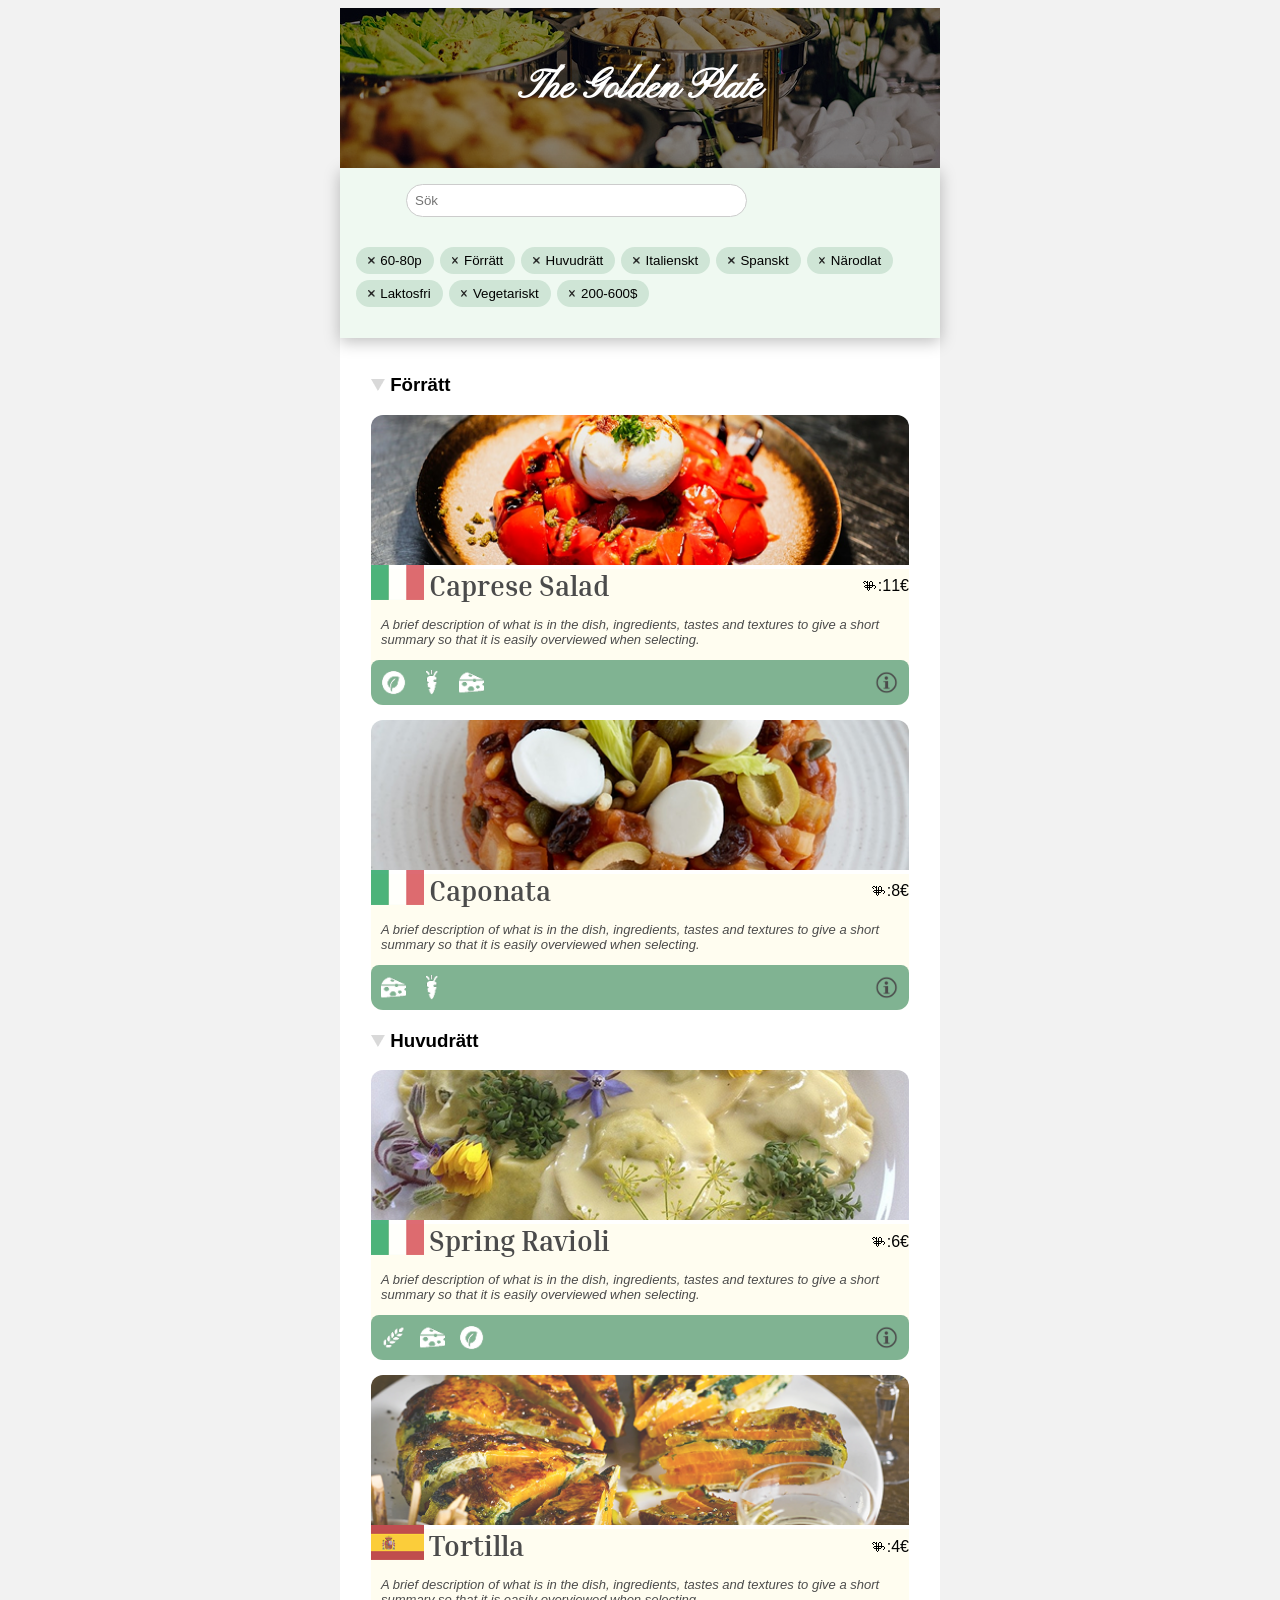
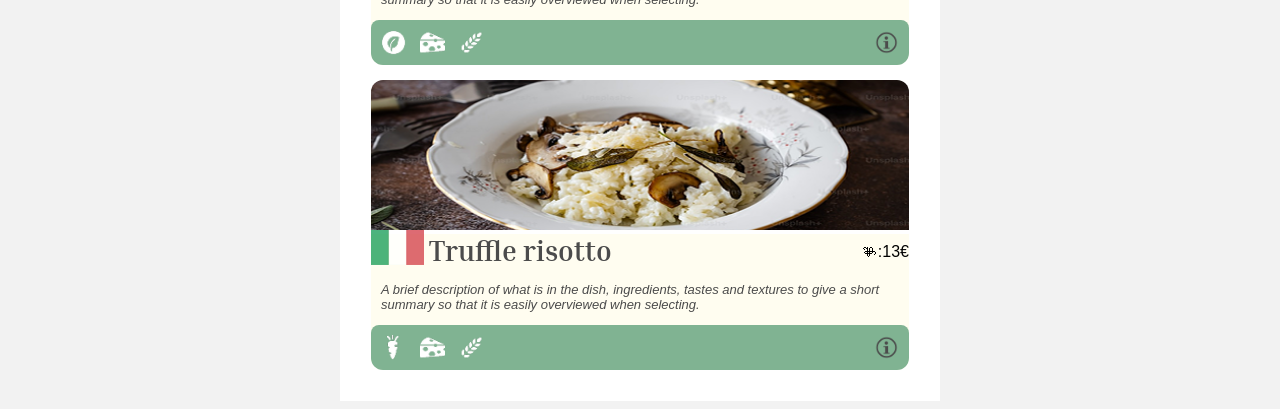
==== commit 29a04469: "fine tuning" ====
--- a/search-results.html
+++ b/search-results.html
@@ -79,6 +79,9 @@
                     <button><img src="assets/image 40.png" alt="icon" style="height: 25px; width: auto;"></button>
                     <button><img src="assets/Carrot.png" alt="icon" style="height: 25px; width: auto;"></button>
                     <button><img src="assets/image 39.png" alt="icon" style="height: 25px; width: auto;"></button>
+                        <button class="info-btn">
+        <img src="assets/info.png">
+    </button>
                 </div>
             </div>
         </div>
@@ -98,6 +101,9 @@
                 <div class="actions">
                     <button><img src="assets/image 39.png" alt="icon" style="height: 25px; width: auto;"></button>
                     <button><img src="assets/Carrot.png" alt="icon" style="height: 25px; width: auto;"></button>
+                    <button class="info-btn">
+        <img src="assets/info.png">
+    </button>
                 </div>
             </div>
         </div>
@@ -120,6 +126,9 @@
                     <button><img src="assets/image 36.png" alt="icon" style="height: 25px; width: auto;"></button>
                     <button><img src="assets/image 39.png" alt="icon" style="height: 25px; width: auto;"></button>
                     <button><img src="assets/image 40.png" alt="icon" style="height: 25px; width: auto;"></button>
+                    <button class="info-btn">
+        <img src="assets/info.png">
+    </button>
                 </div>
             </div>
         </div>
@@ -140,6 +149,9 @@
                     <button><img src="assets/image 40.png" alt="icon" style="height: 25px; width: auto;"></button>
                     <button><img src="assets/image 39.png" alt="icon" style="height: 25px; width: auto;"></button>
                     <button><img src="assets/image 36.png" alt="icon" style="height: 25px; width: auto;"></button>
+                    <button class="info-btn">
+        <img src="assets/info.png">
+    </button>
                 </div>
             </div>
         </div>
@@ -160,6 +172,9 @@
                     <button><img src="assets/Carrot.png" alt="icon" style="height: 25px; width: auto;"></button>
                     <button><img src="assets/image 39.png" alt="icon" style="height: 25px; width: auto;"></button>
                     <button><img src="assets/image 36.png" alt="icon" style="height: 25px; width: auto;"></button>
+                    <button class="info-btn">
+        <img src="assets/info.png">
+    </button>
                 </div>
             </div>
         </div>
--- a/style.css
+++ b/style.css
@@ -324,20 +324,36 @@
 
 .actions {
     display: flex;
-    justify-content: flex-start;
-    margin-top: 10px;
+    align-items: center;
     background-color: #80B392;
-    padding: 5px;
+    padding: 6px;
     border-radius: 8px;
-}
-
+    gap: 6px;
+}
+
+/* alla knappar */
 .actions button {
+    background: transparent;
     border: none;
-    color: white;
-    padding: 6px 10px;
-    border-radius: 8px;
-    cursor: pointer;
-    background: transparent;
+    display: flex;
+    align-items: center;
+    justify-content: center;
+    padding: 4px;
+    cursor: pointer;
+}
+
+/* sista (höger) */
+.info-btn {
+    margin-left: auto;              /* tryck höger */
+    background-color: #e6e6e6;      /* ljus platta */
+    padding: 6px;                  /* ger “ruta runt ikon” */
+    border-radius: 6px;
+}
+
+/* bilder */
+.actions img {
+    height: 25px;
+    width: auto;
 }
 
 
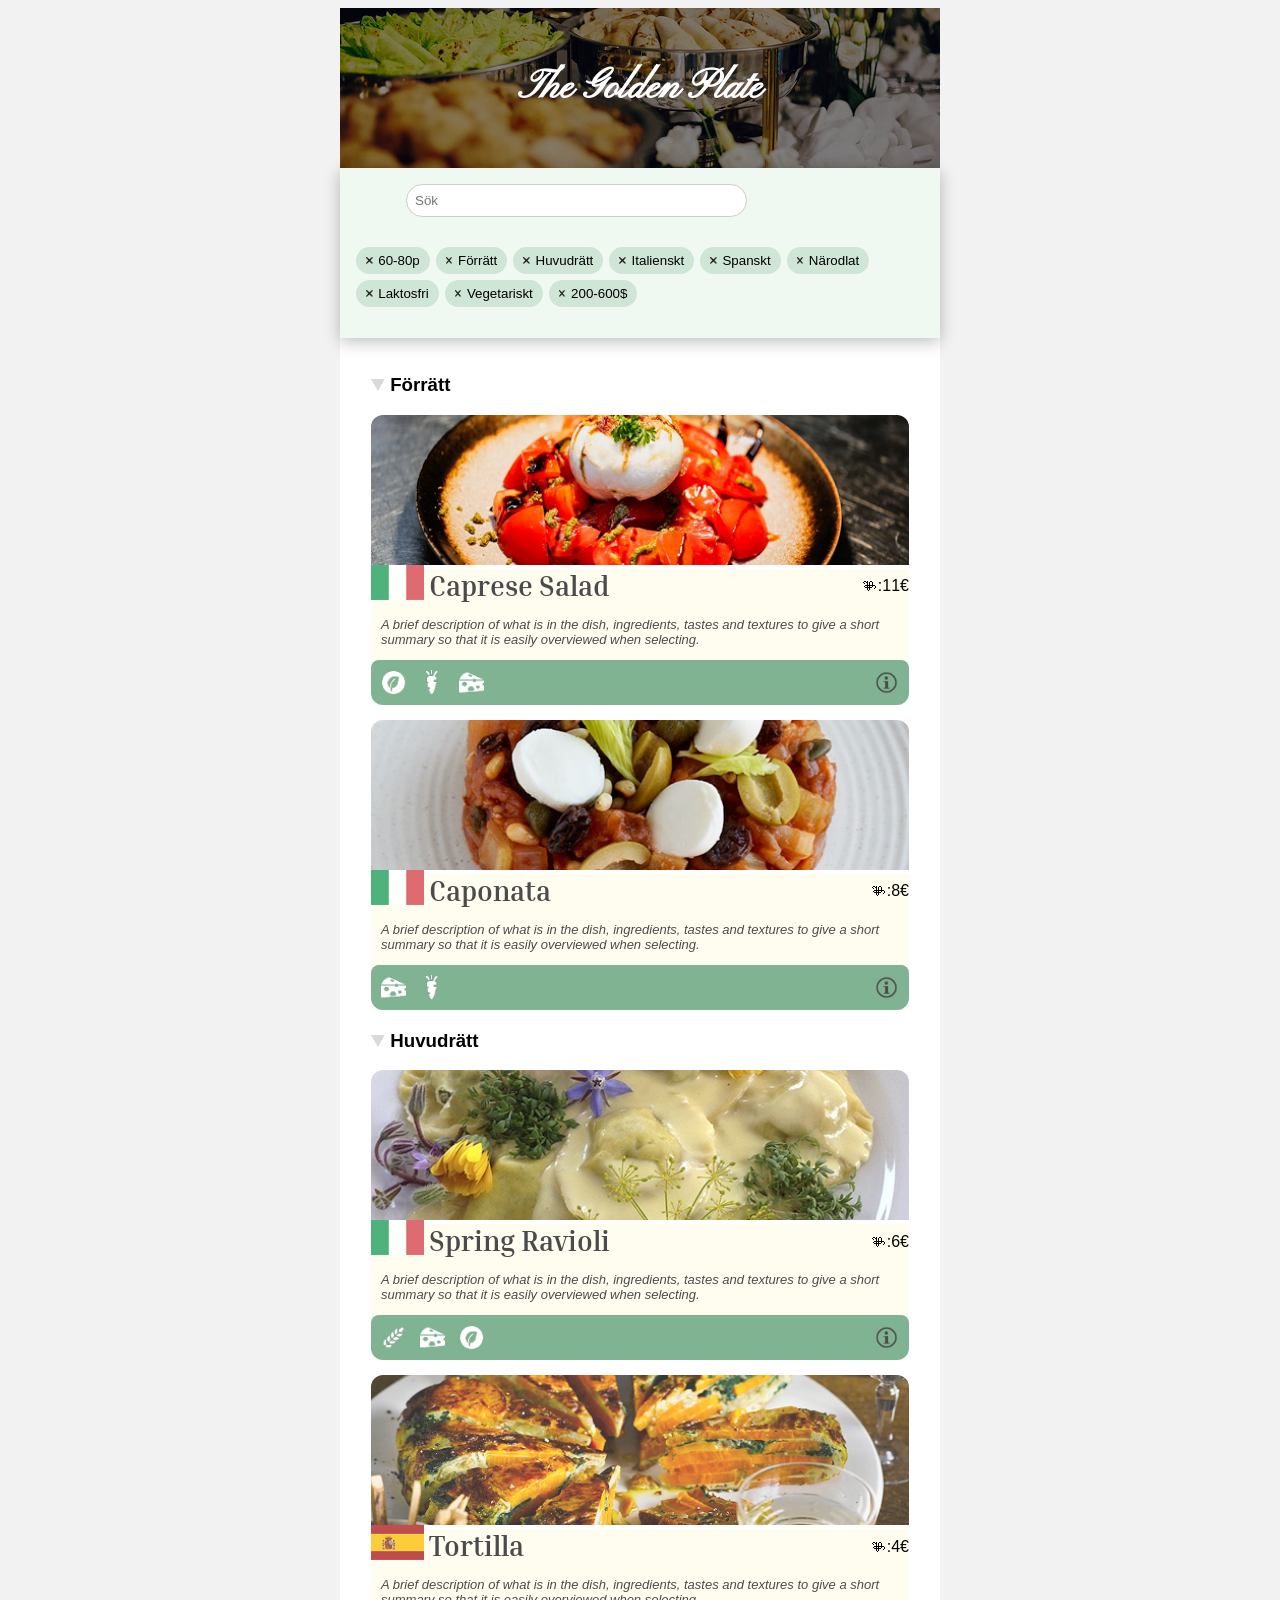
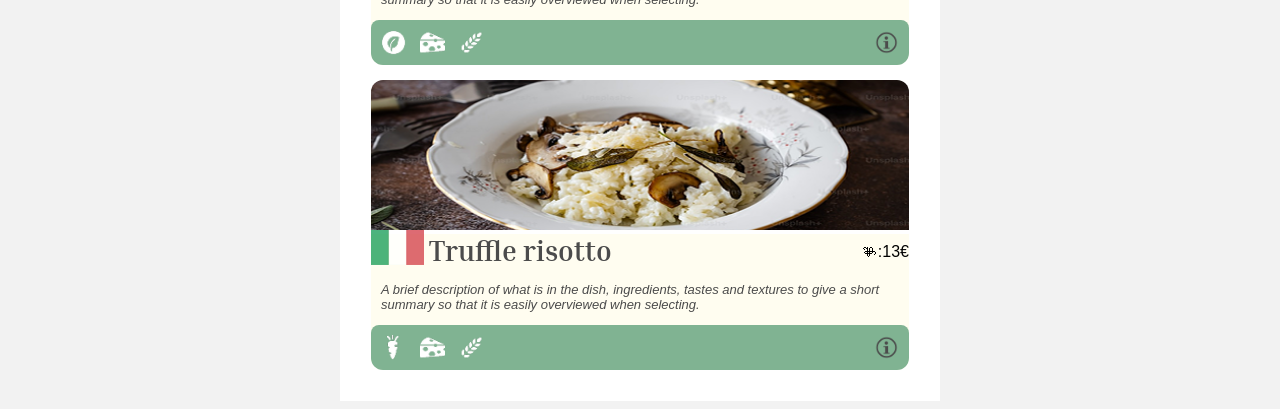
==== commit 5954ec65: "fixed bugs with tags" ====
--- a/search-results.html
+++ b/search-results.html
@@ -24,37 +24,37 @@
                 <input type="text" placeholder="Sök" class="search">
 
                 <div class="filters">
-                    <button class="tag active selected-tag">
+                    <button class="tag2 active selected-tag">
                         <img src="assets/Icon-close.png" class="close-icon">60-80p
                     </button>
 
-                    <button class="tag active selected-tag">
+                    <button class="tag2 active selected-tag">
                         <img src="assets/Icon-close.png" class="close-icon">Förrätt
                     </button>
 
-                    <button class="tag active selected-tag">
+                    <button class="tag2 active selected-tag">
                         <img src="assets/Icon-close.png" class="close-icon">Huvudrätt
                     </button>
-                    <button class="tag active selected-tag">
+                    <button class="tag2 active selected-tag">
                         <img src="assets/Icon-close.png" class="close-icon">Italienskt
                     </button>
 
-                    <button class="tag active selected-tag">
+                    <button class="tag2 active selected-tag">
                         <img src="assets/Icon-close.png" class="close-icon">Spanskt
                     </button>
 
-                    <button class="tag active selected-tag">
+                    <button class="tag2 active selected-tag">
                         <img src="assets/Icon-close.png" class="close-icon">Närodlat
                     </button>
-                    <button class="tag active selected-tag">
+                    <button class="tag2 active selected-tag">
                         <img src="assets/Icon-close.png" class="close-icon">Laktosfri
                     </button>
 
-                    <button class="tag active selected-tag">
+                    <button class="tag2 active selected-tag">
                         <img src="assets/Icon-close.png" class="close-icon">Vegetariskt
                     </button>
 
-                    <button class="tag active selected-tag">
+                    <button class="tag2 active selected-tag">
                         <img src="assets/Icon-close.png" class="close-icon">200-600$
                     </button>
                 </div>
--- a/style.css
+++ b/style.css
@@ -262,7 +262,7 @@
     border-radius: 12px;
     overflow: hidden;
     margin-bottom: 15px;
-    cursor: pointer;
+    
 }
 
 .card img {
@@ -331,7 +331,6 @@
     gap: 6px;
 }
 
-/* alla knappar */
 .actions button {
     background: transparent;
     border: none;
@@ -339,23 +338,20 @@
     align-items: center;
     justify-content: center;
     padding: 4px;
-    cursor: pointer;
-}
-
-/* sista (höger) */
+}
+
 .info-btn {
-    margin-left: auto;              /* tryck höger */
-    background-color: #e6e6e6;      /* ljus platta */
-    padding: 6px;                  /* ger “ruta runt ikon” */
+    margin-left: auto;
+    background-color: #e6e6e6;
+    padding: 6px;
     border-radius: 6px;
-}
-
-/* bilder */
+    cursor: pointer;
+}
+
 .actions img {
     height: 25px;
     width: auto;
 }
-
 
 .extra-info {
     margin-top: 10px;
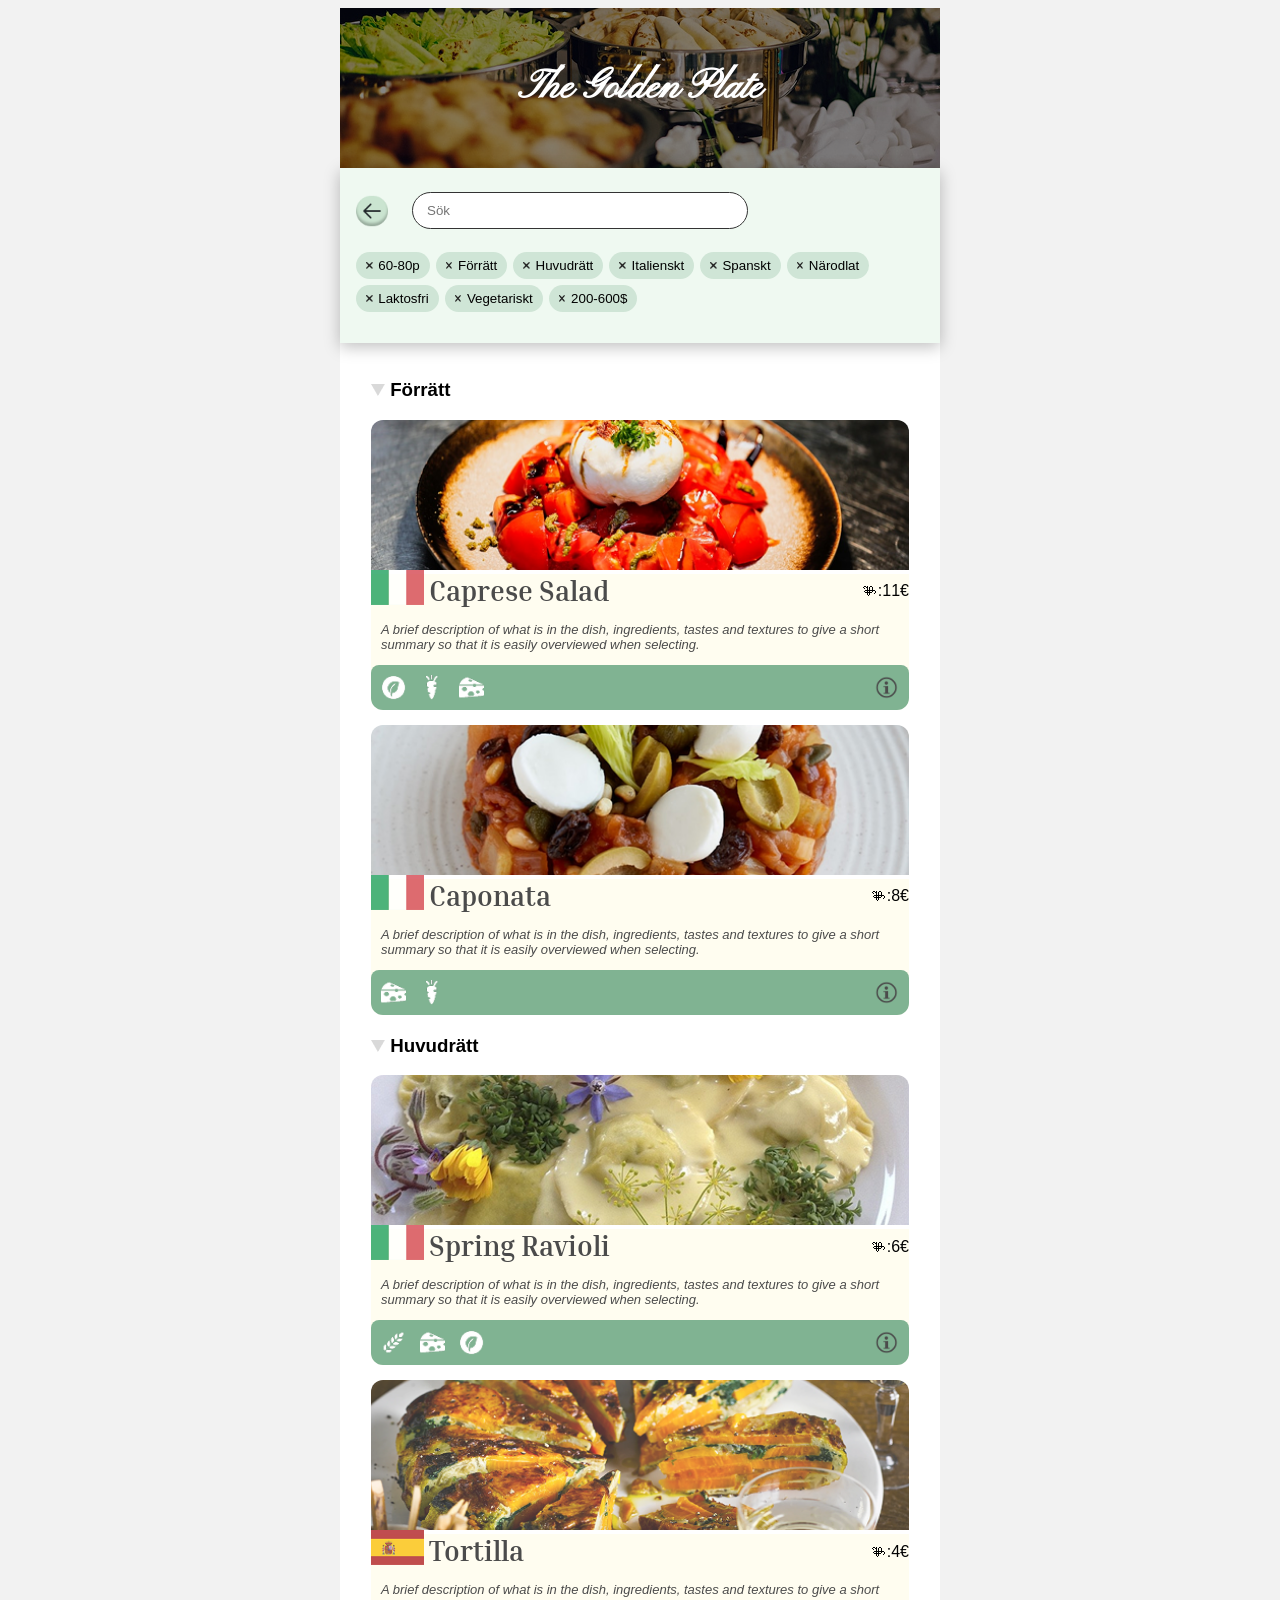
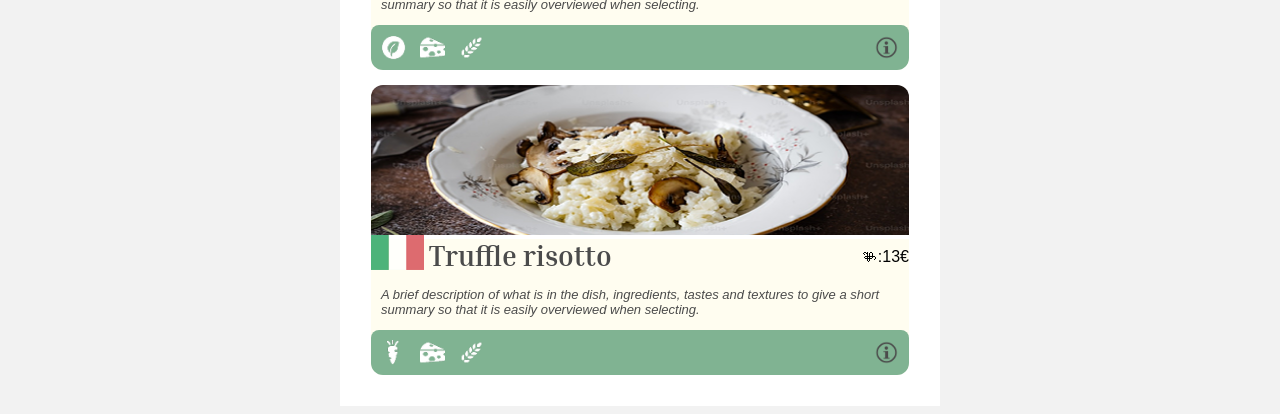
==== commit 8d9af9d6: "fixed search" ====
--- a/search-results.html
+++ b/search-results.html
@@ -21,7 +21,10 @@
 
         
             <div class="sticky-header">
-                <input type="text" placeholder="Sök" class="search">
+               <div class="search-wrapper">
+    <img src="assets/Frame 128.png" class="back-icon">
+    <input type="text" placeholder="Sök" class="search">
+</div>
 
                 <div class="filters">
                     <button class="tag2 active selected-tag">
--- a/style.css
+++ b/style.css
@@ -11,6 +11,30 @@
 
 .filter {
     padding: 1rem;
+}
+
+.search-wrapper {
+    display: flex;
+    align-items: center;
+    gap: 1.5rem;
+    padding: 0.5rem 16px 0.5rem 0;
+    margin-right: 10rem;
+}
+
+.back-icon {
+    width: 32px;
+    height: 32px;
+    object-fit: contain;
+    cursor: pointer;
+}
+
+.search {
+    flex: 1;
+    box-sizing: border-box;
+    border: 1px solid #333;
+    border-radius: 25px;
+    padding: 10px 14px;
+    margin: 0;
 }
 
 .background-title {
@@ -38,16 +62,7 @@
     font-size: 2.5rem;
 }
 
-.search {
-    width: 60%;
-    padding: 8px;
-    box-sizing: border-box;
-    border-radius: 20px;
-    padding: 8px;
-    margin-left: 50px;
-    margin-bottom: 15px;
-    border: 1px solid #ccc;
-}
+
 
 .divider {
     border-top: 1px solid rgba(149, 149, 149, 1);
